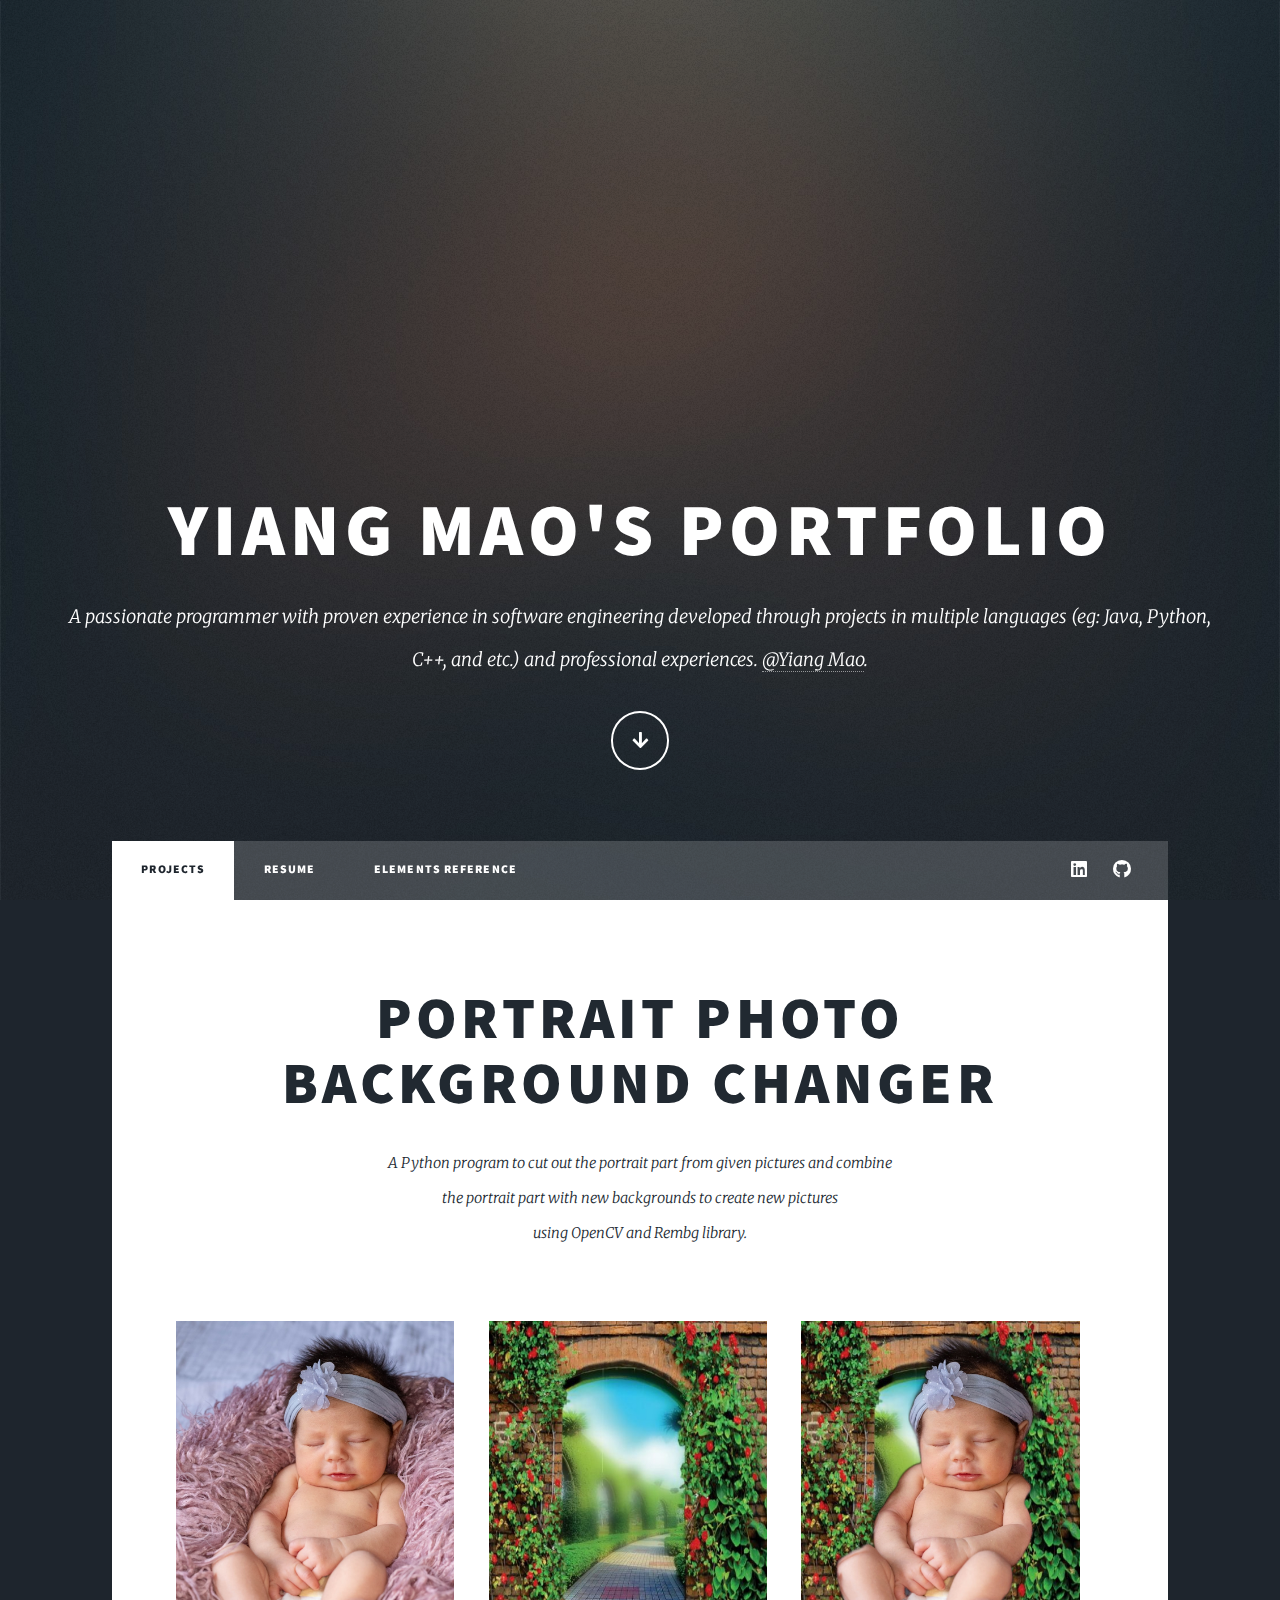
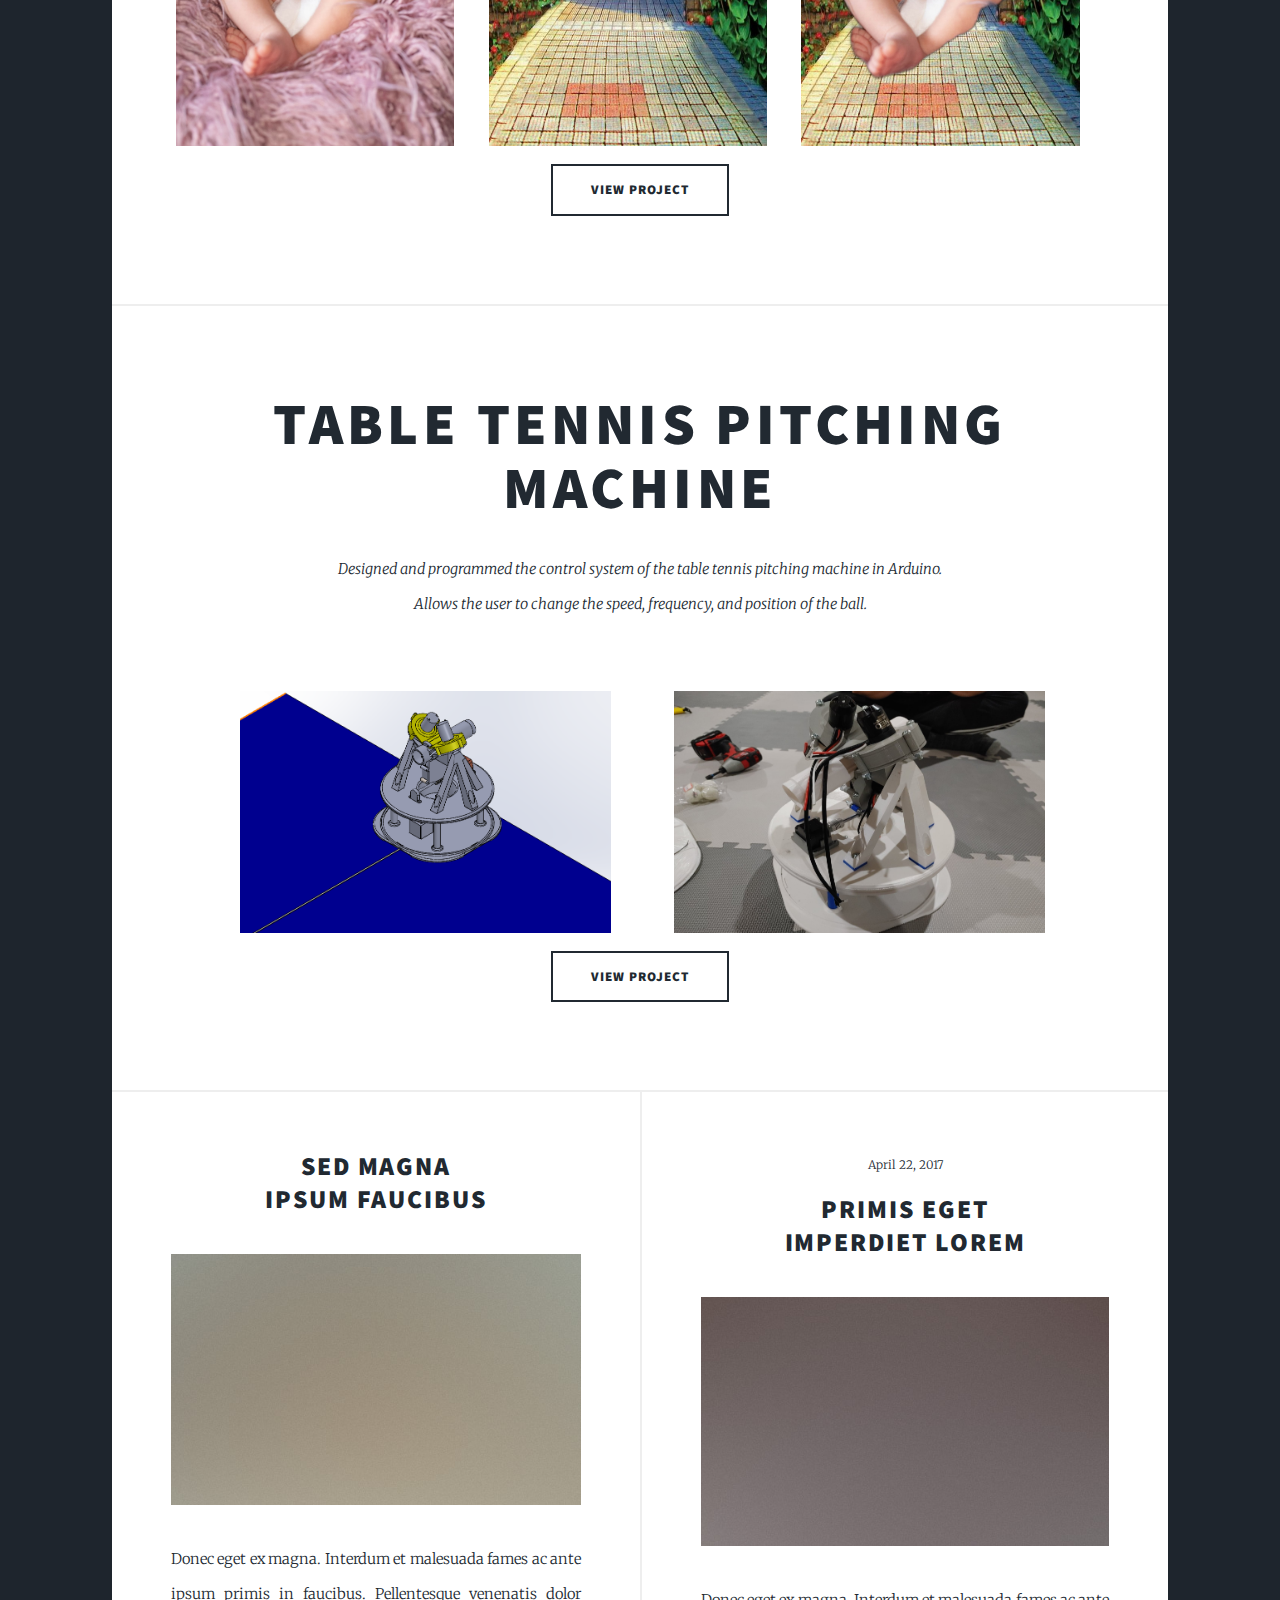
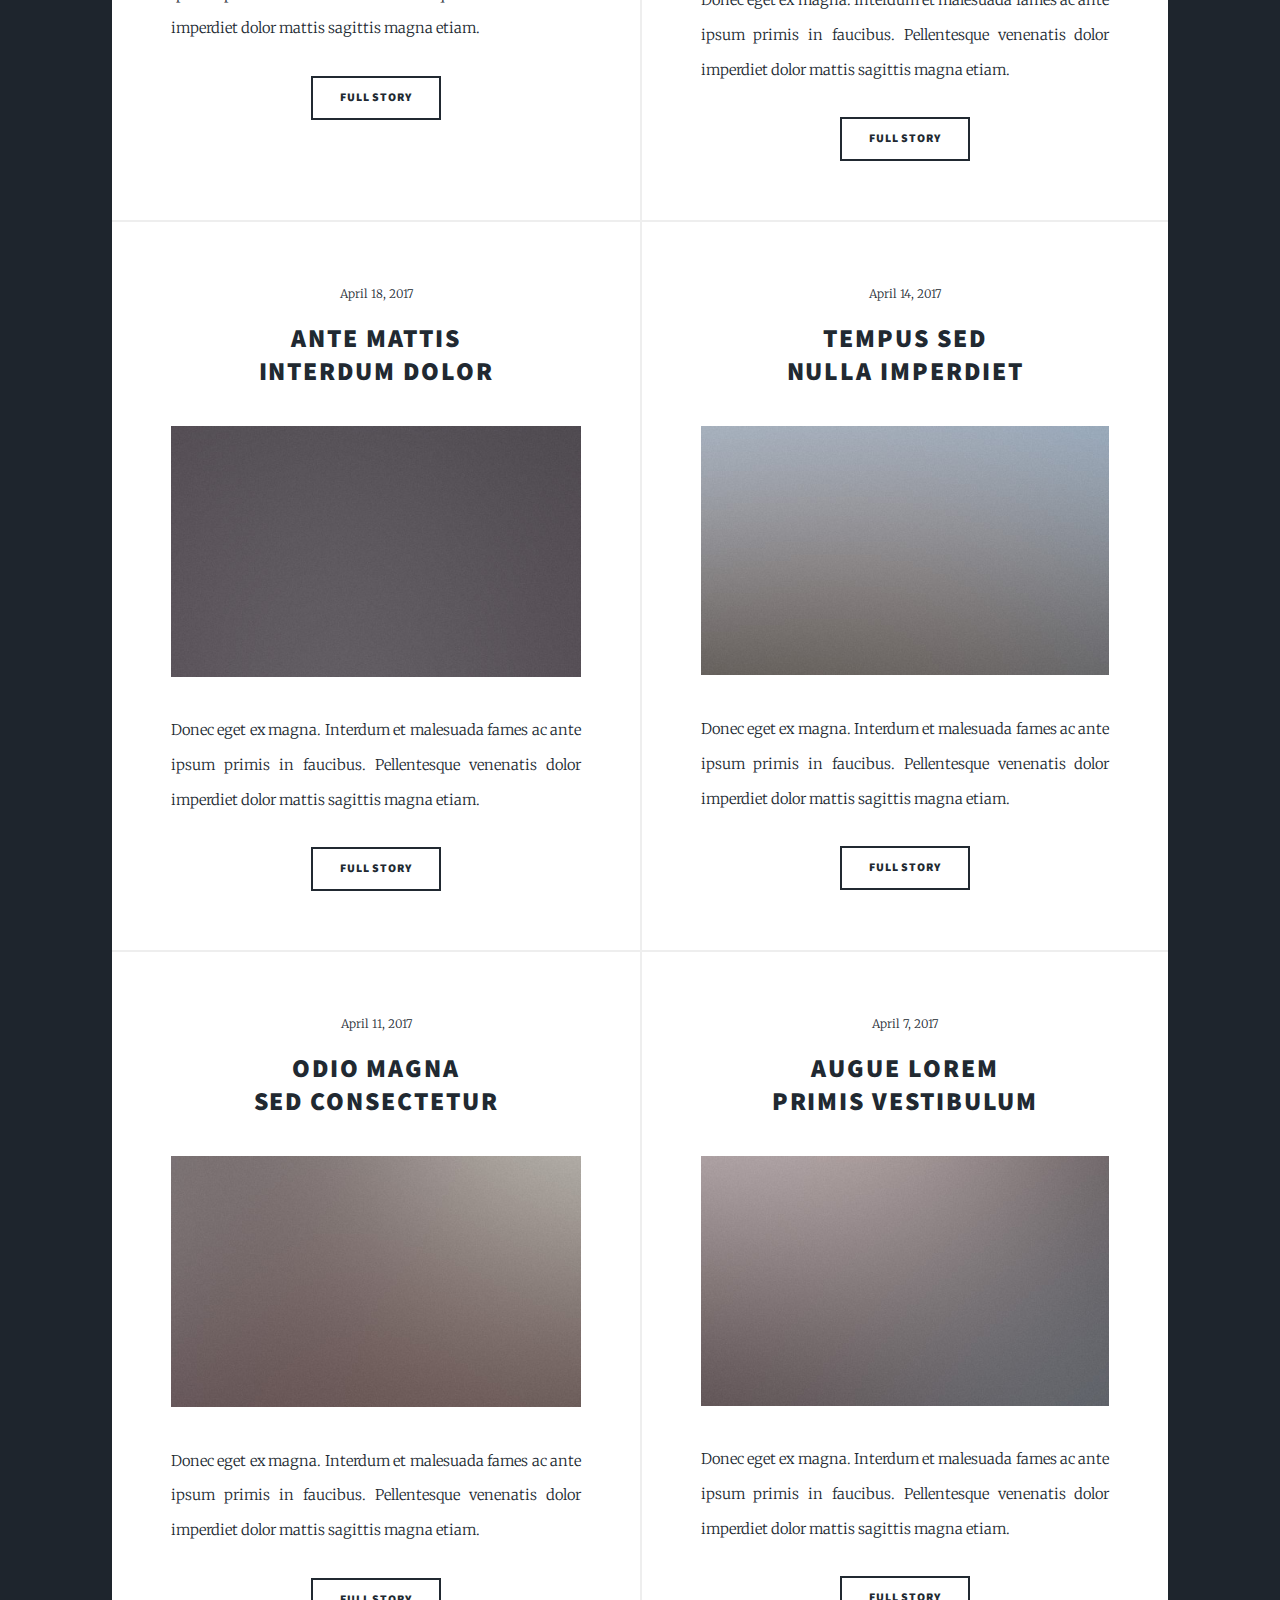
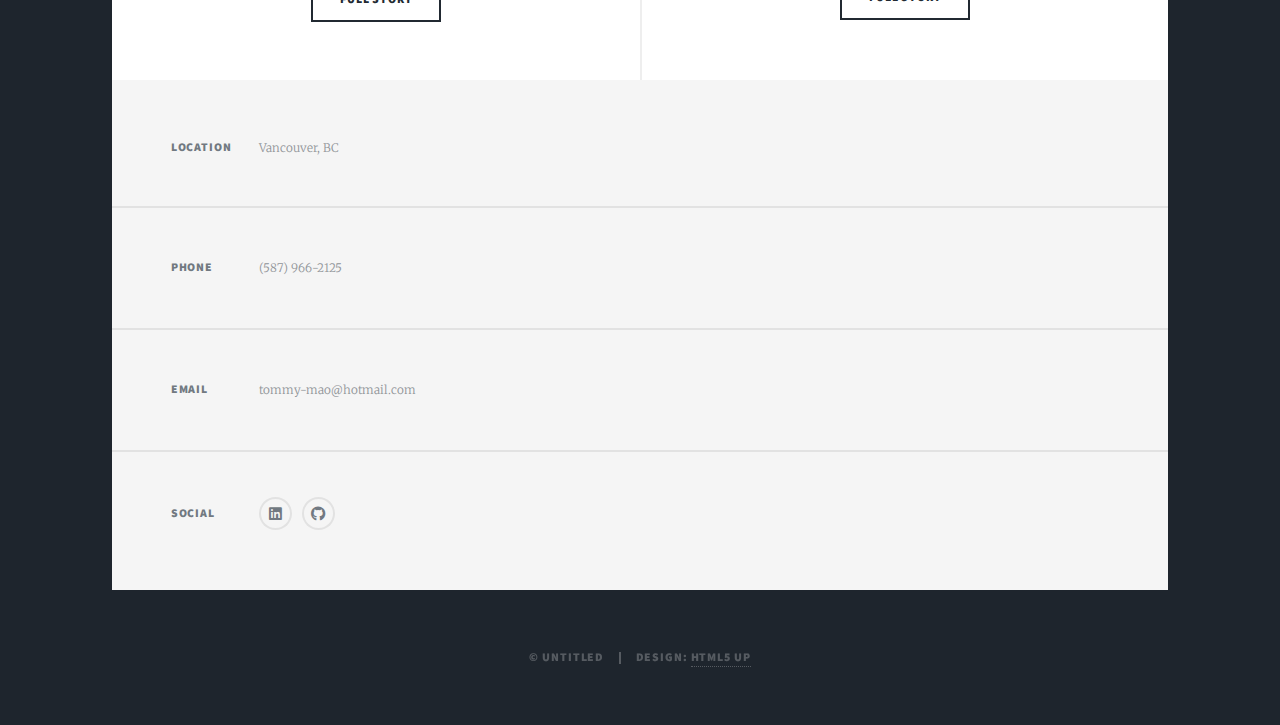
==== index.html @ 584012ce "Add files via upload" ====
<!DOCTYPE HTML>
<!--
	Massively by HTML5 UP
	html5up.net | @ajlkn
	Free for personal and commercial use under the CCA 3.0 license (html5up.net/license)
-->
<html>
	<head>
		<title>Yiang Mao's Portfolio</title>
		<meta charset="utf-8" />
		<meta name="viewport" content="width=device-width, initial-scale=1, user-scalable=no" />
		<link rel="stylesheet" href="assets/css/main.css" />
		<noscript><link rel="stylesheet" href="assets/css/noscript.css" /></noscript>
	</head>
	<body class="is-preload">

		<!-- Wrapper -->
			<div id="wrapper" class="fade-in">

				<!-- Intro -->
					<div id="intro">
						<h1>Yiang Mao's Portfolio</h1>
						<p>A passionate programmer with proven experience in software engineering developed through projects in multiple languages (eg: Java, Python, C++, and etc.) and professional experiences. 
							<a href="https://www.linkedin.com/in/yiang-mao-790b39203/">@Yiang Mao</a>.</p>
						<ul class="actions">
							<li><a href="#header" class="button icon solid solo fa-arrow-down scrolly">Continue</a></li>
						</ul>
					</div>

				<!-- Header -->
					<header id="header">
						<a href="index.html" class="logo">Yiang Mao</a>
					</header>

				<!-- Nav -->
					<nav id="nav">
						<ul class="links">
							<li class="active"><a href="index.html">Projects</a></li>
							<li><a href="generic.html">Resume</a></li>
							<li><a href="elements.html">Elements Reference</a></li>
						</ul>
						<ul class="icons">
							<li><a href="https://www.linkedin.com/in/yiang-mao-790b39203/" class="icon brands fa-linkedin"><span class="label">GitHub</span></a></li>
							<li><a href="https://github.com/yiangMao" class="icon brands fa-github"><span class="label">GitHub</span></a></li>
						</ul>
					</nav>

				<!-- Main -->
					<div id="main">

						<!-- Featured Post Project 1 -->
							<article class="post featured">
								<header class="major">
									
									<h2><a href="https://github.com/yiangMao/Background-Changer">Portrait Photo Background Changer<br />
									</a></h2>
									<p>A Python program to cut out the portrait part from given pictures and combine <br />
										the portrait part with new backgrounds to create new pictures <br />
										using OpenCV and Rembg library.<br />
									</p>
								</header>
								<div class="container">
									<a class="image left"><img src="images/babypic.png" alt="The original Picture" title="Original pic" /></a>
									<a class="image left"><img src="images/backgroundpic.jpg" alt="The new Background Picture" title="New background" /></a>
									<a class="image left"><img src="images/overlayResult.jpg" alt="The new picture" title="New pic"/></a>
								</div>
								<ul class="actions special">
									<li><a href="https://github.com/yiangMao/Background-Changer" class="button large">View Project</a></li>
								</ul>
							</article>

						<!-- Featured Post Project 2 -->
							<article class="post featured">
								<header class="major">
									
									<h2><a href="https://github.com/yiangMao/Table-Tennis-Pitching-Machine">Table Tennis Pitching Machine<br />
									</a></h2>
									<p>Designed and programmed the control system of the table tennis pitching machine in Arduino.<br />
										Allows the user to change the speed, frequency, and position of the ball.<br />
									</p>
								</header>
								<div class="container">
									<a class="image left"><img src="images/pingpong1.png" alt="The 3D model" title="3D model" /></a>
									<a class="image right"><img src="images/pingpong2.png" alt="The prototype" title="Prototype" /></a>
								</div>
								<ul class="actions special">
									<li><a href="https://github.com/yiangMao/Table-Tennis-Pitching-Machine" class="button large">View Project</a></li>
								</ul>
							</article>
						<!-- Posts -->
							<section class="posts">
								<article>
									<header>
										<h2><a href="#">Sed magna<br />
										ipsum faucibus</a></h2>
									</header>
									<a href="#" class="image fit"><img src="images/pic02.jpg" alt="" /></a>
									<p>Donec eget ex magna. Interdum et malesuada fames ac ante ipsum primis in faucibus. Pellentesque venenatis dolor imperdiet dolor mattis sagittis magna etiam.</p>
									<ul class="actions special">
										<li><a href="#" class="button">Full Story</a></li>
									</ul>
								</article>
								<article>
									<header>
										<span class="date">April 22, 2017</span>
										<h2><a href="#">Primis eget<br />
										imperdiet lorem</a></h2>
									</header>
									<a href="#" class="image fit"><img src="images/pic03.jpg" alt="" /></a>
									<p>Donec eget ex magna. Interdum et malesuada fames ac ante ipsum primis in faucibus. Pellentesque venenatis dolor imperdiet dolor mattis sagittis magna etiam.</p>
									<ul class="actions special">
										<li><a href="#" class="button">Full Story</a></li>
									</ul>
								</article>
								<article>
									<header>
										<span class="date">April 18, 2017</span>
										<h2><a href="#">Ante mattis<br />
										interdum dolor</a></h2>
									</header>
									<a href="#" class="image fit"><img src="images/pic04.jpg" alt="" /></a>
									<p>Donec eget ex magna. Interdum et malesuada fames ac ante ipsum primis in faucibus. Pellentesque venenatis dolor imperdiet dolor mattis sagittis magna etiam.</p>
									<ul class="actions special">
										<li><a href="#" class="button">Full Story</a></li>
									</ul>
								</article>
								<article>
									<header>
										<span class="date">April 14, 2017</span>
										<h2><a href="#">Tempus sed<br />
										nulla imperdiet</a></h2>
									</header>
									<a href="#" class="image fit"><img src="images/pic05.jpg" alt="" /></a>
									<p>Donec eget ex magna. Interdum et malesuada fames ac ante ipsum primis in faucibus. Pellentesque venenatis dolor imperdiet dolor mattis sagittis magna etiam.</p>
									<ul class="actions special">
										<li><a href="#" class="button">Full Story</a></li>
									</ul>
								</article>
								<article>
									<header>
										<span class="date">April 11, 2017</span>
										<h2><a href="#">Odio magna<br />
										sed consectetur</a></h2>
									</header>
									<a href="#" class="image fit"><img src="images/pic06.jpg" alt="" /></a>
									<p>Donec eget ex magna. Interdum et malesuada fames ac ante ipsum primis in faucibus. Pellentesque venenatis dolor imperdiet dolor mattis sagittis magna etiam.</p>
									<ul class="actions special">
										<li><a href="#" class="button">Full Story</a></li>
									</ul>
								</article>
								<article>
									<header>
										<span class="date">April 7, 2017</span>
										<h2><a href="#">Augue lorem<br />
										primis vestibulum</a></h2>
									</header>
									<a href="#" class="image fit"><img src="images/pic07.jpg" alt="" /></a>
									<p>Donec eget ex magna. Interdum et malesuada fames ac ante ipsum primis in faucibus. Pellentesque venenatis dolor imperdiet dolor mattis sagittis magna etiam.</p>
									<ul class="actions special">
										<li><a href="#" class="button">Full Story</a></li>
									</ul>
								</article>
							</section>

						<!-- Footer -->
							<!-- <footer>
								<div class="pagination"> -->
									<!--<a href="#" class="previous">Prev</a>-->
									<!-- <a href="#" class="page active">1</a>
									<a href="#" class="page">2</a>
									<a href="#" class="page">3</a>
									<span class="extra">&hellip;</span>
									<a href="#" class="page">8</a>
									<a href="#" class="page">9</a>
									<a href="#" class="page">10</a>
									<a href="#" class="next">Next</a>
								</div>
							</footer> -->

					</div>

				<!-- Footer -->
					<footer id="footer">
						<!-- <section>
							<form method="post" action="#">
								<div class="fields">
									<div class="field">
										<label for="name">Name</label>
										<input type="text" name="name" id="name" />
									</div>
									<div class="field">
										<label for="email">Email</label>
										<input type="text" name="email" id="email" />
									</div>
									<div class="field">
										<label for="message">Message</label>
										<textarea name="message" id="message" rows="3"></textarea>
									</div>
								</div>
								<ul class="actions">
									<li><input type="submit" value="Send Message" /></li>
								</ul>
							</form>
						</section> -->
						<section class="split contact">
							<section class="alt">
								<h3>Location</h3>
								<p>Vancouver, BC</p>
							</section>
							<section>
								<h3>Phone</h3>
								<p>(587) 966-2125</p>
							</section>
							<section>
								<h3>Email</h3>
								<p>tommy-mao@hotmail.com</p>
							</section>
							<section>
								<h3>Social</h3>
								<ul class="icons alt">
									<li><a href="https://www.linkedin.com/in/yiang-mao-790b39203/" class="icon brands alt fa-linkedin"><span class="label">GitHub</span></a></li>
									<li><a href="https://github.com/yiangMao" class="icon brands alt fa-github"><span class="label">GitHub</span></a></li>
								</ul>
							</section>
						</section>
					</footer>

				<!-- Copyright -->
					<div id="copyright">
						<ul><li>&copy; Untitled</li><li>Design: <a href="https://html5up.net">HTML5 UP</a></li></ul>
					</div>

			</div>

		<!-- Scripts -->
			<script src="assets/js/jquery.min.js"></script>
			<script src="assets/js/jquery.scrollex.min.js"></script>
			<script src="assets/js/jquery.scrolly.min.js"></script>
			<script src="assets/js/browser.min.js"></script>
			<script src="assets/js/breakpoints.min.js"></script>
			<script src="assets/js/util.js"></script>
			<script src="assets/js/main.js"></script>

	</body>
</html>
---- assets/css/main.css ----
@import url(fontawesome-all.min.css);
@import url("https://fonts.googleapis.com/css?family=Merriweather:300,700,300italic,700italic|Source+Sans+Pro:900");

/*
	Massively by HTML5 UP
	html5up.net | @ajlkn
	Free for personal and commercial use under the CCA 3.0 license (html5up.net/license)
*/

html, body, div, span, applet, object,
iframe, h1, h2, h3, h4, h5, h6, p, blockquote,
pre, a, abbr, acronym, address, big, cite,
code, del, dfn, em, img, ins, kbd, q, s, samp,
small, strike, strong, sub, sup, tt, var, b,
u, i, center, dl, dt, dd, ol, ul, li, fieldset,
form, label, legend, table, caption, tbody,
tfoot, thead, tr, th, td, article, aside,
canvas, details, embed, figure, figcaption,
footer, header, hgroup, menu, nav, output, ruby,
section, summary, time, mark, audio, video {
	margin: 0;
	padding: 0;
	border: 0;
	font-size: 100%;
	font: inherit;
	vertical-align: baseline;}

article, aside, details, figcaption, figure,
footer, header, hgroup, menu, nav, section {
	display: block;}

body {
	line-height: 1;
}

ol, ul {
	list-style: none;
}

blockquote, q {
	quotes: none;
}

	blockquote:before, blockquote:after, q:before, q:after {
		content: '';
		content: none;
	}

table {
	border-collapse: collapse;
	border-spacing: 0;
}

body {
	-webkit-text-size-adjust: none;
}

mark {
	background-color: transparent;
	color: inherit;
}

input::-moz-focus-inner {
	border: 0;
	padding: 0;
}

input, select, textarea {
	-moz-appearance: none;
	-webkit-appearance: none;
	-ms-appearance: none;
	appearance: none;
}

/* Basic */

	@-ms-viewport {
		width: device-width;
	}

	body {
		-ms-overflow-style: scrollbar;
	}

	@media screen and (max-width: 480px) {

		html, body {
			min-width: 320px;
		}

	}

	html {
		box-sizing: border-box;
	}

	*, *:before, *:after {
		box-sizing: inherit;
	}

	body {
		background-color: #1e252d;
	}

		body.is-preload *, body.is-preload *:before, body.is-preload *:after {
			-moz-animation: none !important;
			-webkit-animation: none !important;
			-ms-animation: none !important;
			animation: none !important;
			-moz-transition: none !important;
			-webkit-transition: none !important;
			-ms-transition: none !important;
			transition: none !important;
		}

/* Type */

	html {
		font-size: 16pt;
	}

		@media screen and (max-width: 1680px) {

			html {
				font-size: 12pt;
			}

		}

		@media screen and (max-width: 1280px) {

			html {
				font-size: 11pt;
			}

		}

		@media screen and (max-width: 360px) {

			html {
				font-size: 10pt;
			}

		}

	body {
		color: #212931;
	}

	body, input, select, textarea {
		font-family: "Merriweather", Georgia, serif;
		font-weight: 300;
		font-size: 1rem;
		line-height: 2.375;
	}

	a {
		-moz-transition: color 0.2s ease-in-out, background-color 0.2s ease-in-out, border-color 0.2s ease-in-out, box-shadow 0.2s ease-in-out;
		-webkit-transition: color 0.2s ease-in-out, background-color 0.2s ease-in-out, border-color 0.2s ease-in-out, box-shadow 0.2s ease-in-out;
		-ms-transition: color 0.2s ease-in-out, background-color 0.2s ease-in-out, border-color 0.2s ease-in-out, box-shadow 0.2s ease-in-out;
		transition: color 0.2s ease-in-out, background-color 0.2s ease-in-out, border-color 0.2s ease-in-out, box-shadow 0.2s ease-in-out;
		border-bottom: dotted 1px;
		text-decoration: none;
	}

		a:hover {
			border-bottom-color: transparent;
		}

	strong, b {
		font-weight: 600;
	}

	em, i {
		font-style: italic;
	}

	p {
		text-align: justify;
		margin: 0 0 2rem 0;
	}

	h1, h2, h3, h4, h5, h6 {
		font-family: "Source Sans Pro", Helvetica, sans-serif;
		font-weight: 900;
		line-height: 1.5;
		letter-spacing: 0.075em;
		text-transform: uppercase;
		margin: 0 0 1rem 0;
	}

		h1 a, h2 a, h3 a, h4 a, h5 a, h6 a {
			border-bottom: 0;
			color: inherit;
			text-decoration: none;
		}

	h1 {
		font-size: 4rem;
		line-height: 1.1;
		margin: 0 0 2rem 0;
	}

	h2 {
		font-size: 1.75rem;
		line-height: 1.3;
		margin: 0 0 1.5rem 0;
	}

	h3 {
		font-size: 1.25rem;
		margin: 0 0 1.5rem 0;
	}

	h4 {
		font-size: 1rem;
	}

	h5 {
		font-size: 0.9rem;
	}

	h6 {
		font-size: 0.8rem;
	}

	sub {
		font-size: 0.8rem;
		position: relative;
		top: 0.5rem;
	}

	sup {
		font-size: 0.8rem;
		position: relative;
		top: -0.5rem;
	}

	blockquote {
		border-left: solid 4px;
		font-style: italic;
		margin: 0 0 2rem 0;
		padding: 0.5rem 0 0.5rem 2rem;
	}

	code {
		border: solid 2px;
		font-family: "Courier New", monospace;
		font-size: 0.9rem;
		margin: 0 0.25rem;
		padding: 0.25rem 0.65rem;
	}

	pre {
		-webkit-overflow-scrolling: touch;
		font-family: "Courier New", monospace;
		font-size: 0.9rem;
		margin: 0 0 2rem 0;
	}

		pre code {
			display: block;
			line-height: 1.75;
			padding: 1rem 1.5rem;
			overflow-x: auto;
		}

	hr {
		border: 0;
		border-bottom: solid 2px;
		margin: 3rem 0;
	}

		hr.major {
			margin: 5rem 0;
		}

	.align-left {
		text-align: left;
	}

	.align-center {
		text-align: center;
	}

	.align-right {
		text-align: right;
	}

	input, select, textarea {
		color: #212931;
	}

	a {
		color: #212931;
		border-bottom-color: rgba(33, 41, 49, 0.5);
	}

		a:hover {
			border-bottom-color: transparent;
			color: #18bfef !important;
		}

	strong, b {
		color: #212931;
	}

	h1, h2, h3, h4, h5, h6 {
		color: #212931;
	}

	blockquote {
		border-left-color: #eeeeee;
	}

	code {
		background: rgba(220, 220, 220, 0.25);
		border-color: #eeeeee;
	}

	hr {
		border-bottom-color: #eeeeee;
	}

/* Row */

	.row {
		display: flex;
		flex-wrap: wrap;
		box-sizing: border-box;
		align-items: stretch;
	}

		.row > * {
			box-sizing: border-box;
		}

		.row.gtr-uniform > * > :last-child {
			margin-bottom: 0;
		}

		.row.aln-left {
			justify-content: flex-start;
		}

		.row.aln-center {
			justify-content: center;
		}

		.row.aln-right {
			justify-content: flex-end;
		}

		.row.aln-top {
			align-items: flex-start;
		}

		.row.aln-middle {
			align-items: center;
		}

		.row.aln-bottom {
			align-items: flex-end;
		}

		.row > .imp {
			order: -1;
		}

		.row > .col-1 {
			width: 8.33333%;
		}

		.row > .off-1 {
			margin-left: 8.33333%;
		}

		.row > .col-2 {
			width: 16.66667%;
		}

		.row > .off-2 {
			margin-left: 16.66667%;
		}

		.row > .col-3 {
			width: 25%;
		}

		.row > .off-3 {
			margin-left: 25%;
		}

		.row > .col-4 {
			width: 33.33333%;
		}

		.row > .off-4 {
			margin-left: 33.33333%;
		}

		.row > .col-5 {
			width: 41.66667%;
		}

		.row > .off-5 {
			margin-left: 41.66667%;
		}

		.row > .col-6 {
			width: 50%;
		}

		.row > .off-6 {
			margin-left: 50%;
		}

		.row > .col-7 {
			width: 58.33333%;
		}

		.row > .off-7 {
			margin-left: 58.33333%;
		}

		.row > .col-8 {
			width: 66.66667%;
		}

		.row > .off-8 {
			margin-left: 66.66667%;
		}

		.row > .col-9 {
			width: 75%;
		}

		.row > .off-9 {
			margin-left: 75%;
		}

		.row > .col-10 {
			width: 83.33333%;
		}

		.row > .off-10 {
			margin-left: 83.33333%;
		}

		.row > .col-11 {
			width: 91.66667%;
		}

		.row > .off-11 {
			margin-left: 91.66667%;
		}

		.row > .col-12 {
			width: 100%;
		}

		.row > .off-12 {
			margin-left: 100%;
		}

		.row.gtr-0 {
			margin-top: 0;
			margin-left: 0rem;
		}

			.row.gtr-0 > * {
				padding: 0 0 0 0rem;
			}

			.row.gtr-0.gtr-uniform {
				margin-top: 0rem;
			}

				.row.gtr-0.gtr-uniform > * {
					padding-top: 0rem;
				}

		.row.gtr-25 {
			margin-top: 0;
			margin-left: -0.375rem;
		}

			.row.gtr-25 > * {
				padding: 0 0 0 0.375rem;
			}

			.row.gtr-25.gtr-uniform {
				margin-top: -0.375rem;
			}

				.row.gtr-25.gtr-uniform > * {
					padding-top: 0.375rem;
				}

		.row.gtr-50 {
			margin-top: 0;
			margin-left: -0.75rem;
		}

			.row.gtr-50 > * {
				padding: 0 0 0 0.75rem;
			}

			.row.gtr-50.gtr-uniform {
				margin-top: -0.75rem;
			}

				.row.gtr-50.gtr-uniform > * {
					padding-top: 0.75rem;
				}

		.row {
			margin-top: 0;
			margin-left: -1.5rem;
		}

			.row > * {
				padding: 0 0 0 1.5rem;
			}

			.row.gtr-uniform {
				margin-top: -1.5rem;
			}

				.row.gtr-uniform > * {
					padding-top: 1.5rem;
				}

		.row.gtr-150 {
			margin-top: 0;
			margin-left: -2.25rem;
		}

			.row.gtr-150 > * {
				padding: 0 0 0 2.25rem;
			}

			.row.gtr-150.gtr-uniform {
				margin-top: -2.25rem;
			}

				.row.gtr-150.gtr-uniform > * {
					padding-top: 2.25rem;
				}

		.row.gtr-200 {
			margin-top: 0;
			margin-left: -3rem;
		}

			.row.gtr-200 > * {
				padding: 0 0 0 3rem;
			}

			.row.gtr-200.gtr-uniform {
				margin-top: -3rem;
			}

				.row.gtr-200.gtr-uniform > * {
					padding-top: 3rem;
				}

		@media screen and (max-width: 1680px) {

			.row {
				display: flex;
				flex-wrap: wrap;
				box-sizing: border-box;
				align-items: stretch;
			}

				.row > * {
					box-sizing: border-box;
				}

				.row.gtr-uniform > * > :last-child {
					margin-bottom: 0;
				}

				.row.aln-left {
					justify-content: flex-start;
				}

				.row.aln-center {
					justify-content: center;
				}

				.row.aln-right {
					justify-content: flex-end;
				}

				.row.aln-top {
					align-items: flex-start;
				}

				.row.aln-middle {
					align-items: center;
				}

				.row.aln-bottom {
					align-items: flex-end;
				}

				.row > .imp-xlarge {
					order: -1;
				}

				.row > .col-1-xlarge {
					width: 8.33333%;
				}

				.row > .off-1-xlarge {
					margin-left: 8.33333%;
				}

				.row > .col-2-xlarge {
					width: 16.66667%;
				}

				.row > .off-2-xlarge {
					margin-left: 16.66667%;
				}

				.row > .col-3-xlarge {
					width: 25%;
				}

				.row > .off-3-xlarge {
					margin-left: 25%;
				}

				.row > .col-4-xlarge {
					width: 33.33333%;
				}

				.row > .off-4-xlarge {
					margin-left: 33.33333%;
				}

				.row > .col-5-xlarge {
					width: 41.66667%;
				}

				.row > .off-5-xlarge {
					margin-left: 41.66667%;
				}

				.row > .col-6-xlarge {
					width: 50%;
				}

				.row > .off-6-xlarge {
					margin-left: 50%;
				}

				.row > .col-7-xlarge {
					width: 58.33333%;
				}

				.row > .off-7-xlarge {
					margin-left: 58.33333%;
				}

				.row > .col-8-xlarge {
					width: 66.66667%;
				}

				.row > .off-8-xlarge {
					margin-left: 66.66667%;
				}

				.row > .col-9-xlarge {
					width: 75%;
				}

				.row > .off-9-xlarge {
					margin-left: 75%;
				}

				.row > .col-10-xlarge {
					width: 83.33333%;
				}

				.row > .off-10-xlarge {
					margin-left: 83.33333%;
				}

				.row > .col-11-xlarge {
					width: 91.66667%;
				}

				.row > .off-11-xlarge {
					margin-left: 91.66667%;
				}

				.row > .col-12-xlarge {
					width: 100%;
				}

				.row > .off-12-xlarge {
					margin-left: 100%;
				}

				.row.gtr-0 {
					margin-top: 0;
					margin-left: 0rem;
				}

					.row.gtr-0 > * {
						padding: 0 0 0 0rem;
					}

					.row.gtr-0.gtr-uniform {
						margin-top: 0rem;
					}

						.row.gtr-0.gtr-uniform > * {
							padding-top: 0rem;
						}

				.row.gtr-25 {
					margin-top: 0;
					margin-left: -0.375rem;
				}

					.row.gtr-25 > * {
						padding: 0 0 0 0.375rem;
					}

					.row.gtr-25.gtr-uniform {
						margin-top: -0.375rem;
					}

						.row.gtr-25.gtr-uniform > * {
							padding-top: 0.375rem;
						}

				.row.gtr-50 {
					margin-top: 0;
					margin-left: -0.75rem;
				}

					.row.gtr-50 > * {
						padding: 0 0 0 0.75rem;
					}

					.row.gtr-50.gtr-uniform {
						margin-top: -0.75rem;
					}

						.row.gtr-50.gtr-uniform > * {
							padding-top: 0.75rem;
						}

				.row {
					margin-top: 0;
					margin-left: -1.5rem;
				}

					.row > * {
						padding: 0 0 0 1.5rem;
					}

					.row.gtr-uniform {
						margin-top: -1.5rem;
					}

						.row.gtr-uniform > * {
							padding-top: 1.5rem;
						}

				.row.gtr-150 {
					margin-top: 0;
					margin-left: -2.25rem;
				}

					.row.gtr-150 > * {
						padding: 0 0 0 2.25rem;
					}

					.row.gtr-150.gtr-uniform {
						margin-top: -2.25rem;
					}

						.row.gtr-150.gtr-uniform > * {
							padding-top: 2.25rem;
						}

				.row.gtr-200 {
					margin-top: 0;
					margin-left: -3rem;
				}

					.row.gtr-200 > * {
						padding: 0 0 0 3rem;
					}

					.row.gtr-200.gtr-uniform {
						margin-top: -3rem;
					}

						.row.gtr-200.gtr-uniform > * {
							padding-top: 3rem;
						}

		}

		@media screen and (max-width: 1280px) {

			.row {
				display: flex;
				flex-wrap: wrap;
				box-sizing: border-box;
				align-items: stretch;
			}

				.row > * {
					box-sizing: border-box;
				}

				.row.gtr-uniform > * > :last-child {
					margin-bottom: 0;
				}

				.row.aln-left {
					justify-content: flex-start;
				}

				.row.aln-center {
					justify-content: center;
				}

				.row.aln-right {
					justify-content: flex-end;
				}

				.row.aln-top {
					align-items: flex-start;
				}

				.row.aln-middle {
					align-items: center;
				}

				.row.aln-bottom {
					align-items: flex-end;
				}

				.row > .imp-large {
					order: -1;
				}

				.row > .col-1-large {
					width: 8.33333%;
				}

				.row > .off-1-large {
					margin-left: 8.33333%;
				}

				.row > .col-2-large {
					width: 16.66667%;
				}

				.row > .off-2-large {
					margin-left: 16.66667%;
				}

				.row > .col-3-large {
					width: 25%;
				}

				.row > .off-3-large {
					margin-left: 25%;
				}

				.row > .col-4-large {
					width: 33.33333%;
				}

				.row > .off-4-large {
					margin-left: 33.33333%;
				}

				.row > .col-5-large {
					width: 41.66667%;
				}

				.row > .off-5-large {
					margin-left: 41.66667%;
				}

				.row > .col-6-large {
					width: 50%;
				}

				.row > .off-6-large {
					margin-left: 50%;
				}

				.row > .col-7-large {
					width: 58.33333%;
				}

				.row > .off-7-large {
					margin-left: 58.33333%;
				}

				.row > .col-8-large {
					width: 66.66667%;
				}

				.row > .off-8-large {
					margin-left: 66.66667%;
				}

				.row > .col-9-large {
					width: 75%;
				}

				.row > .off-9-large {
					margin-left: 75%;
				}

				.row > .col-10-large {
					width: 83.33333%;
				}

				.row > .off-10-large {
					margin-left: 83.33333%;
				}

				.row > .col-11-large {
					width: 91.66667%;
				}

				.row > .off-11-large {
					margin-left: 91.66667%;
				}

				.row > .col-12-large {
					width: 100%;
				}

				.row > .off-12-large {
					margin-left: 100%;
				}

				.row.gtr-0 {
					margin-top: 0;
					margin-left: 0rem;
				}

					.row.gtr-0 > * {
						padding: 0 0 0 0rem;
					}

					.row.gtr-0.gtr-uniform {
						margin-top: 0rem;
					}

						.row.gtr-0.gtr-uniform > * {
							padding-top: 0rem;
						}

				.row.gtr-25 {
					margin-top: 0;
					margin-left: -0.375rem;
				}

					.row.gtr-25 > * {
						padding: 0 0 0 0.375rem;
					}

					.row.gtr-25.gtr-uniform {
						margin-top: -0.375rem;
					}

						.row.gtr-25.gtr-uniform > * {
							padding-top: 0.375rem;
						}

				.row.gtr-50 {
					margin-top: 0;
					margin-left: -0.75rem;
				}

					.row.gtr-50 > * {
						padding: 0 0 0 0.75rem;
					}

					.row.gtr-50.gtr-uniform {
						margin-top: -0.75rem;
					}

						.row.gtr-50.gtr-uniform > * {
							padding-top: 0.75rem;
						}

				.row {
					margin-top: 0;
					margin-left: -1.5rem;
				}

					.row > * {
						padding: 0 0 0 1.5rem;
					}

					.row.gtr-uniform {
						margin-top: -1.5rem;
					}

						.row.gtr-uniform > * {
							padding-top: 1.5rem;
						}

				.row.gtr-150 {
					margin-top: 0;
					margin-left: -2.25rem;
				}

					.row.gtr-150 > * {
						padding: 0 0 0 2.25rem;
					}

					.row.gtr-150.gtr-uniform {
						margin-top: -2.25rem;
					}

						.row.gtr-150.gtr-uniform > * {
							padding-top: 2.25rem;
						}

				.row.gtr-200 {
					margin-top: 0;
					margin-left: -3rem;
				}

					.row.gtr-200 > * {
						padding: 0 0 0 3rem;
					}

					.row.gtr-200.gtr-uniform {
						margin-top: -3rem;
					}

						.row.gtr-200.gtr-uniform > * {
							padding-top: 3rem;
						}

		}

		@media screen and (max-width: 980px) {

			.row {
				display: flex;
				flex-wrap: wrap;
				box-sizing: border-box;
				align-items: stretch;
			}

				.row > * {
					box-sizing: border-box;
				}

				.row.gtr-uniform > * > :last-child {
					margin-bottom: 0;
				}

				.row.aln-left {
					justify-content: flex-start;
				}

				.row.aln-center {
					justify-content: center;
				}

				.row.aln-right {
					justify-content: flex-end;
				}

				.row.aln-top {
					align-items: flex-start;
				}

				.row.aln-middle {
					align-items: center;
				}

				.row.aln-bottom {
					align-items: flex-end;
				}

				.row > .imp-medium {
					order: -1;
				}

				.row > .col-1-medium {
					width: 8.33333%;
				}

				.row > .off-1-medium {
					margin-left: 8.33333%;
				}

				.row > .col-2-medium {
					width: 16.66667%;
				}

				.row > .off-2-medium {
					margin-left: 16.66667%;
				}

				.row > .col-3-medium {
					width: 25%;
				}

				.row > .off-3-medium {
					margin-left: 25%;
				}

				.row > .col-4-medium {
					width: 33.33333%;
				}

				.row > .off-4-medium {
					margin-left: 33.33333%;
				}

				.row > .col-5-medium {
					width: 41.66667%;
				}

				.row > .off-5-medium {
					margin-left: 41.66667%;
				}

				.row > .col-6-medium {
					width: 50%;
				}

				.row > .off-6-medium {
					margin-left: 50%;
				}

				.row > .col-7-medium {
					width: 58.33333%;
				}

				.row > .off-7-medium {
					margin-left: 58.33333%;
				}

				.row > .col-8-medium {
					width: 66.66667%;
				}

				.row > .off-8-medium {
					margin-left: 66.66667%;
				}

				.row > .col-9-medium {
					width: 75%;
				}

				.row > .off-9-medium {
					margin-left: 75%;
				}

				.row > .col-10-medium {
					width: 83.33333%;
				}

				.row > .off-10-medium {
					margin-left: 83.33333%;
				}

				.row > .col-11-medium {
					width: 91.66667%;
				}

				.row > .off-11-medium {
					margin-left: 91.66667%;
				}

				.row > .col-12-medium {
					width: 100%;
				}

				.row > .off-12-medium {
					margin-left: 100%;
				}

				.row.gtr-0 {
					margin-top: 0;
					margin-left: 0rem;
				}

					.row.gtr-0 > * {
						padding: 0 0 0 0rem;
					}

					.row.gtr-0.gtr-uniform {
						margin-top: 0rem;
					}

						.row.gtr-0.gtr-uniform > * {
							padding-top: 0rem;
						}

				.row.gtr-25 {
					margin-top: 0;
					margin-left: -0.375rem;
				}

					.row.gtr-25 > * {
						padding: 0 0 0 0.375rem;
					}

					.row.gtr-25.gtr-uniform {
						margin-top: -0.375rem;
					}

						.row.gtr-25.gtr-uniform > * {
							padding-top: 0.375rem;
						}

				.row.gtr-50 {
					margin-top: 0;
					margin-left: -0.75rem;
				}

					.row.gtr-50 > * {
						padding: 0 0 0 0.75rem;
					}

					.row.gtr-50.gtr-uniform {
						margin-top: -0.75rem;
					}

						.row.gtr-50.gtr-uniform > * {
							padding-top: 0.75rem;
						}

				.row {
					margin-top: 0;
					margin-left: -1.5rem;
				}

					.row > * {
						padding: 0 0 0 1.5rem;
					}

					.row.gtr-uniform {
						margin-top: -1.5rem;
					}

						.row.gtr-uniform > * {
							padding-top: 1.5rem;
						}

				.row.gtr-150 {
					margin-top: 0;
					margin-left: -2.25rem;
				}

					.row.gtr-150 > * {
						padding: 0 0 0 2.25rem;
					}

					.row.gtr-150.gtr-uniform {
						margin-top: -2.25rem;
					}

						.row.gtr-150.gtr-uniform > * {
							padding-top: 2.25rem;
						}

				.row.gtr-200 {
					margin-top: 0;
					margin-left: -3rem;
				}

					.row.gtr-200 > * {
						padding: 0 0 0 3rem;
					}

					.row.gtr-200.gtr-uniform {
						margin-top: -3rem;
					}

						.row.gtr-200.gtr-uniform > * {
							padding-top: 3rem;
						}

		}

		@media screen and (max-width: 736px) {

			.row {
				display: flex;
				flex-wrap: wrap;
				box-sizing: border-box;
				align-items: stretch;
			}

				.row > * {
					box-sizing: border-box;
				}

				.row.gtr-uniform > * > :last-child {
					margin-bottom: 0;
				}

				.row.aln-left {
					justify-content: flex-start;
				}

				.row.aln-center {
					justify-content: center;
				}

				.row.aln-right {
					justify-content: flex-end;
				}

				.row.aln-top {
					align-items: flex-start;
				}

				.row.aln-middle {
					align-items: center;
				}

				.row.aln-bottom {
					align-items: flex-end;
				}

				.row > .imp-small {
					order: -1;
				}

				.row > .col-1-small {
					width: 8.33333%;
				}

				.row > .off-1-small {
					margin-left: 8.33333%;
				}

				.row > .col-2-small {
					width: 16.66667%;
				}

				.row > .off-2-small {
					margin-left: 16.66667%;
				}

				.row > .col-3-small {
					width: 25%;
				}

				.row > .off-3-small {
					margin-left: 25%;
				}

				.row > .col-4-small {
					width: 33.33333%;
				}

				.row > .off-4-small {
					margin-left: 33.33333%;
				}

				.row > .col-5-small {
					width: 41.66667%;
				}

				.row > .off-5-small {
					margin-left: 41.66667%;
				}

				.row > .col-6-small {
					width: 50%;
				}

				.row > .off-6-small {
					margin-left: 50%;
				}

				.row > .col-7-small {
					width: 58.33333%;
				}

				.row > .off-7-small {
					margin-left: 58.33333%;
				}

				.row > .col-8-small {
					width: 66.66667%;
				}

				.row > .off-8-small {
					margin-left: 66.66667%;
				}

				.row > .col-9-small {
					width: 75%;
				}

				.row > .off-9-small {
					margin-left: 75%;
				}

				.row > .col-10-small {
					width: 83.33333%;
				}

				.row > .off-10-small {
					margin-left: 83.33333%;
				}

				.row > .col-11-small {
					width: 91.66667%;
				}

				.row > .off-11-small {
					margin-left: 91.66667%;
				}

				.row > .col-12-small {
					width: 100%;
				}

				.row > .off-12-small {
					margin-left: 100%;
				}

				.row.gtr-0 {
					margin-top: 0;
					margin-left: 0rem;
				}

					.row.gtr-0 > * {
						padding: 0 0 0 0rem;
					}

					.row.gtr-0.gtr-uniform {
						margin-top: 0rem;
					}

						.row.gtr-0.gtr-uniform > * {
							padding-top: 0rem;
						}

				.row.gtr-25 {
					margin-top: 0;
					margin-left: -0.375rem;
				}

					.row.gtr-25 > * {
						padding: 0 0 0 0.375rem;
					}

					.row.gtr-25.gtr-uniform {
						margin-top: -0.375rem;
					}

						.row.gtr-25.gtr-uniform > * {
							padding-top: 0.375rem;
						}

				.row.gtr-50 {
					margin-top: 0;
					margin-left: -0.75rem;
				}

					.row.gtr-50 > * {
						padding: 0 0 0 0.75rem;
					}

					.row.gtr-50.gtr-uniform {
						margin-top: -0.75rem;
					}

						.row.gtr-50.gtr-uniform > * {
							padding-top: 0.75rem;
						}

				.row {
					margin-top: 0;
					margin-left: -1.5rem;
				}

					.row > * {
						padding: 0 0 0 1.5rem;
					}

					.row.gtr-uniform {
						margin-top: -1.5rem;
					}

						.row.gtr-uniform > * {
							padding-top: 1.5rem;
						}

				.row.gtr-150 {
					margin-top: 0;
					margin-left: -2.25rem;
				}

					.row.gtr-150 > * {
						padding: 0 0 0 2.25rem;
					}

					.row.gtr-150.gtr-uniform {
						margin-top: -2.25rem;
					}

						.row.gtr-150.gtr-uniform > * {
							padding-top: 2.25rem;
						}

				.row.gtr-200 {
					margin-top: 0;
					margin-left: -3rem;
				}

					.row.gtr-200 > * {
						padding: 0 0 0 3rem;
					}

					.row.gtr-200.gtr-uniform {
						margin-top: -3rem;
					}

						.row.gtr-200.gtr-uniform > * {
							padding-top: 3rem;
						}

		}

		@media screen and (max-width: 480px) {

			.row {
				display: flex;
				flex-wrap: wrap;
				box-sizing: border-box;
				align-items: stretch;
			}

				.row > * {
					box-sizing: border-box;
				}

				.row.gtr-uniform > * > :last-child {
					margin-bottom: 0;
				}

				.row.aln-left {
					justify-content: flex-start;
				}

				.row.aln-center {
					justify-content: center;
				}

				.row.aln-right {
					justify-content: flex-end;
				}

				.row.aln-top {
					align-items: flex-start;
				}

				.row.aln-middle {
					align-items: center;
				}

				.row.aln-bottom {
					align-items: flex-end;
				}

				.row > .imp-xsmall {
					order: -1;
				}

				.row > .col-1-xsmall {
					width: 8.33333%;
				}

				.row > .off-1-xsmall {
					margin-left: 8.33333%;
				}

				.row > .col-2-xsmall {
					width: 16.66667%;
				}

				.row > .off-2-xsmall {
					margin-left: 16.66667%;
				}

				.row > .col-3-xsmall {
					width: 25%;
				}

				.row > .off-3-xsmall {
					margin-left: 25%;
				}

				.row > .col-4-xsmall {
					width: 33.33333%;
				}

				.row > .off-4-xsmall {
					margin-left: 33.33333%;
				}

				.row > .col-5-xsmall {
					width: 41.66667%;
				}

				.row > .off-5-xsmall {
					margin-left: 41.66667%;
				}

				.row > .col-6-xsmall {
					width: 50%;
				}

				.row > .off-6-xsmall {
					margin-left: 50%;
				}

				.row > .col-7-xsmall {
					width: 58.33333%;
				}

				.row > .off-7-xsmall {
					margin-left: 58.33333%;
				}

				.row > .col-8-xsmall {
					width: 66.66667%;
				}

				.row > .off-8-xsmall {
					margin-left: 66.66667%;
				}

				.row > .col-9-xsmall {
					width: 75%;
				}

				.row > .off-9-xsmall {
					margin-left: 75%;
				}

				.row > .col-10-xsmall {
					width: 83.33333%;
				}

				.row > .off-10-xsmall {
					margin-left: 83.33333%;
				}

				.row > .col-11-xsmall {
					width: 91.66667%;
				}

				.row > .off-11-xsmall {
					margin-left: 91.66667%;
				}

				.row > .col-12-xsmall {
					width: 100%;
				}

				.row > .off-12-xsmall {
					margin-left: 100%;
				}

				.row.gtr-0 {
					margin-top: 0;
					margin-left: 0rem;
				}

					.row.gtr-0 > * {
						padding: 0 0 0 0rem;
					}

					.row.gtr-0.gtr-uniform {
						margin-top: 0rem;
					}

						.row.gtr-0.gtr-uniform > * {
							padding-top: 0rem;
						}

				.row.gtr-25 {
					margin-top: 0;
					margin-left: -0.375rem;
				}

					.row.gtr-25 > * {
						padding: 0 0 0 0.375rem;
					}

					.row.gtr-25.gtr-uniform {
						margin-top: -0.375rem;
					}

						.row.gtr-25.gtr-uniform > * {
							padding-top: 0.375rem;
						}

				.row.gtr-50 {
					margin-top: 0;
					margin-left: -0.75rem;
				}

					.row.gtr-50 > * {
						padding: 0 0 0 0.75rem;
					}

					.row.gtr-50.gtr-uniform {
						margin-top: -0.75rem;
					}

						.row.gtr-50.gtr-uniform > * {
							padding-top: 0.75rem;
						}

				.row {
					margin-top: 0;
					margin-left: -1.5rem;
				}

					.row > * {
						padding: 0 0 0 1.5rem;
					}

					.row.gtr-uniform {
						margin-top: -1.5rem;
					}

						.row.gtr-uniform > * {
							padding-top: 1.5rem;
						}

				.row.gtr-150 {
					margin-top: 0;
					margin-left: -2.25rem;
				}

					.row.gtr-150 > * {
						padding: 0 0 0 2.25rem;
					}

					.row.gtr-150.gtr-uniform {
						margin-top: -2.25rem;
					}

						.row.gtr-150.gtr-uniform > * {
							padding-top: 2.25rem;
						}

				.row.gtr-200 {
					margin-top: 0;
					margin-left: -3rem;
				}

					.row.gtr-200 > * {
						padding: 0 0 0 3rem;
					}

					.row.gtr-200.gtr-uniform {
						margin-top: -3rem;
					}

						.row.gtr-200.gtr-uniform > * {
							padding-top: 3rem;
						}

		}

		@media screen and (max-width: 360px) {

			.row {
				display: flex;
				flex-wrap: wrap;
				box-sizing: border-box;
				align-items: stretch;
			}

				.row > * {
					box-sizing: border-box;
				}

				.row.gtr-uniform > * > :last-child {
					margin-bottom: 0;
				}

				.row.aln-left {
					justify-content: flex-start;
				}

				.row.aln-center {
					justify-content: center;
				}

				.row.aln-right {
					justify-content: flex-end;
				}

				.row.aln-top {
					align-items: flex-start;
				}

				.row.aln-middle {
					align-items: center;
				}

				.row.aln-bottom {
					align-items: flex-end;
				}

				.row > .imp-xxsmall {
					order: -1;
				}

				.row > .col-1-xxsmall {
					width: 8.33333%;
				}

				.row > .off-1-xxsmall {
					margin-left: 8.33333%;
				}

				.row > .col-2-xxsmall {
					width: 16.66667%;
				}

				.row > .off-2-xxsmall {
					margin-left: 16.66667%;
				}

				.row > .col-3-xxsmall {
					width: 25%;
				}

				.row > .off-3-xxsmall {
					margin-left: 25%;
				}

				.row > .col-4-xxsmall {
					width: 33.33333%;
				}

				.row > .off-4-xxsmall {
					margin-left: 33.33333%;
				}

				.row > .col-5-xxsmall {
					width: 41.66667%;
				}

				.row > .off-5-xxsmall {
					margin-left: 41.66667%;
				}

				.row > .col-6-xxsmall {
					width: 50%;
				}

				.row > .off-6-xxsmall {
					margin-left: 50%;
				}

				.row > .col-7-xxsmall {
					width: 58.33333%;
				}

				.row > .off-7-xxsmall {
					margin-left: 58.33333%;
				}

				.row > .col-8-xxsmall {
					width: 66.66667%;
				}

				.row > .off-8-xxsmall {
					margin-left: 66.66667%;
				}

				.row > .col-9-xxsmall {
					width: 75%;
				}

				.row > .off-9-xxsmall {
					margin-left: 75%;
				}

				.row > .col-10-xxsmall {
					width: 83.33333%;
				}

				.row > .off-10-xxsmall {
					margin-left: 83.33333%;
				}

				.row > .col-11-xxsmall {
					width: 91.66667%;
				}

				.row > .off-11-xxsmall {
					margin-left: 91.66667%;
				}

				.row > .col-12-xxsmall {
					width: 100%;
				}

				.row > .off-12-xxsmall {
					margin-left: 100%;
				}

				.row.gtr-0 {
					margin-top: 0;
					margin-left: 0rem;
				}

					.row.gtr-0 > * {
						padding: 0 0 0 0rem;
					}

					.row.gtr-0.gtr-uniform {
						margin-top: 0rem;
					}

						.row.gtr-0.gtr-uniform > * {
							padding-top: 0rem;
						}

				.row.gtr-25 {
					margin-top: 0;
					margin-left: -0.375rem;
				}

					.row.gtr-25 > * {
						padding: 0 0 0 0.375rem;
					}

					.row.gtr-25.gtr-uniform {
						margin-top: -0.375rem;
					}

						.row.gtr-25.gtr-uniform > * {
							padding-top: 0.375rem;
						}

				.row.gtr-50 {
					margin-top: 0;
					margin-left: -0.75rem;
				}

					.row.gtr-50 > * {
						padding: 0 0 0 0.75rem;
					}

					.row.gtr-50.gtr-uniform {
						margin-top: -0.75rem;
					}

						.row.gtr-50.gtr-uniform > * {
							padding-top: 0.75rem;
						}

				.row {
					margin-top: 0;
					margin-left: -1.5rem;
				}

					.row > * {
						padding: 0 0 0 1.5rem;
					}

					.row.gtr-uniform {
						margin-top: -1.5rem;
					}

						.row.gtr-uniform > * {
							padding-top: 1.5rem;
						}

				.row.gtr-150 {
					margin-top: 0;
					margin-left: -2.25rem;
				}

					.row.gtr-150 > * {
						padding: 0 0 0 2.25rem;
					}

					.row.gtr-150.gtr-uniform {
						margin-top: -2.25rem;
					}

						.row.gtr-150.gtr-uniform > * {
							padding-top: 2.25rem;
						}

				.row.gtr-200 {
					margin-top: 0;
					margin-left: -3rem;
				}

					.row.gtr-200 > * {
						padding: 0 0 0 3rem;
					}

					.row.gtr-200.gtr-uniform {
						margin-top: -3rem;
					}

						.row.gtr-200.gtr-uniform > * {
							padding-top: 3rem;
						}

		}

/* Box */

	.box {
		border: solid 2px;
		margin-bottom: 2rem;
		padding: 1.5rem;
	}

		.box > :last-child,
		.box > :last-child > :last-child,
		.box > :last-child > :last-child > :last-child {
			margin-bottom: 0;
		}

		.box.alt {
			border: 0;
			border-radius: 0;
			padding: 0;
		}

	.box {
		border-color: #eeeeee;
	}

/* Button */

	input[type="submit"],
	input[type="reset"],
	input[type="button"],
	button,
	.button {
		-moz-appearance: none;
		-webkit-appearance: none;
		-ms-appearance: none;
		appearance: none;
		-moz-transition: background-color 0.2s ease-in-out, box-shadow 0.2s ease-in-out, color 0.2s ease-in-out;
		-webkit-transition: background-color 0.2s ease-in-out, box-shadow 0.2s ease-in-out, color 0.2s ease-in-out;
		-ms-transition: background-color 0.2s ease-in-out, box-shadow 0.2s ease-in-out, color 0.2s ease-in-out;
		transition: background-color 0.2s ease-in-out, box-shadow 0.2s ease-in-out, color 0.2s ease-in-out;
		border: 0;
		border-radius: 0;
		cursor: pointer;
		display: inline-block;
		font-family: "Source Sans Pro", Helvetica, sans-serif;
		font-size: 0.8rem;
		font-weight: 900;
		letter-spacing: 0.075em;
		height: 3rem;
		line-height: 3rem;
		padding: 0 2rem;
		text-align: center;
		text-decoration: none;
		text-transform: uppercase;
		white-space: nowrap;
	}

		input[type="submit"].icon:before,
		input[type="reset"].icon:before,
		input[type="button"].icon:before,
		button.icon:before,
		.button.icon:before {
			margin-right: 0.5rem;
		}

		input[type="submit"].icon.solo,
		input[type="reset"].icon.solo,
		input[type="button"].icon.solo,
		button.icon.solo,
		.button.icon.solo {
			position: relative;
			width: 4rem;
			height: 4rem;
			line-height: 4rem;
			border-radius: 4rem;
			text-indent: 4rem;
			overflow: hidden;
			padding: 0;
			white-space: nowrap;
		}

			input[type="submit"].icon.solo:before,
			input[type="reset"].icon.solo:before,
			input[type="button"].icon.solo:before,
			button.icon.solo:before,
			.button.icon.solo:before {
				position: absolute;
				display: block;
				top: 0;
				left: 0;
				width: inherit;
				height: inherit;
				line-height: inherit;
				font-size: 1.25rem;
				margin-right: 0;
				text-align: center;
				text-indent: 0;
			}

		input[type="submit"].fit,
		input[type="reset"].fit,
		input[type="button"].fit,
		button.fit,
		.button.fit {
			width: 100%;
		}

		input[type="submit"].small,
		input[type="reset"].small,
		input[type="button"].small,
		button.small,
		.button.small {
			font-size: 0.7rem;
			height: 2.5rem;
			line-height: 2.5rem;
			padding: 0 1.5rem;
		}

		input[type="submit"].large,
		input[type="reset"].large,
		input[type="button"].large,
		button.large,
		.button.large {
			font-size: 0.9rem;
			height: 3.5rem;
			line-height: 3.5rem;
			padding: 0 2.75rem;
		}

		@media screen and (max-width: 980px) {

			input[type="submit"],
			input[type="reset"],
			input[type="button"],
			button,
			.button {
				font-size: 0.9rem;
				height: 3.25rem;
				line-height: 3.25rem;
			}

				input[type="submit"].large,
				input[type="reset"].large,
				input[type="button"].large,
				button.large,
				.button.large {
					font-size: 1rem;
					height: 3.75rem;
					line-height: 3.75rem;
				}

		}

		input[type="submit"].disabled, input[type="submit"]:disabled,
		input[type="reset"].disabled,
		input[type="reset"]:disabled,
		input[type="button"].disabled,
		input[type="button"]:disabled,
		button.disabled,
		button:disabled,
		.button.disabled,
		.button:disabled {
			pointer-events: none;
			opacity: 0.25;
		}

	input[type="submit"],
	input[type="reset"],
	input[type="button"],
	button,
	.button {
		background-color: transparent;
		box-shadow: inset 0 0 0 2px #212931;
		color: #212931 !important;
	}

		input[type="submit"]:hover,
		input[type="reset"]:hover,
		input[type="button"]:hover,
		button:hover,
		.button:hover {
			box-shadow: inset 0 0 0 2px #18bfef;
			color: #18bfef !important;
		}

		input[type="submit"].primary,
		input[type="reset"].primary,
		input[type="button"].primary,
		button.primary,
		.button.primary {
			background-color: #212931;
			box-shadow: none;
			color: #ffffff !important;
		}

			input[type="submit"].primary:hover,
			input[type="reset"].primary:hover,
			input[type="button"].primary:hover,
			button.primary:hover,
			.button.primary:hover {
				background-color: #18bfef;
			}

/* Form */

	form {
		margin: 0 0 2rem 0;
	}

		form > :last-child {
			margin-bottom: 0;
		}

		form > .fields {
			display: -moz-flex;
			display: -webkit-flex;
			display: -ms-flex;
			display: flex;
			-moz-flex-wrap: wrap;
			-webkit-flex-wrap: wrap;
			-ms-flex-wrap: wrap;
			flex-wrap: wrap;
			width: calc(100% + 3rem);
			margin: -1.5rem 0 2rem -1.5rem;
		}

			form > .fields > .field {
				-moz-flex-grow: 0;
				-webkit-flex-grow: 0;
				-ms-flex-grow: 0;
				flex-grow: 0;
				-moz-flex-shrink: 0;
				-webkit-flex-shrink: 0;
				-ms-flex-shrink: 0;
				flex-shrink: 0;
				padding: 1.5rem 0 0 1.5rem;
				width: calc(100% - 1.5rem);
			}

				form > .fields > .field.half {
					width: calc(50% - 0.75rem);
				}

				form > .fields > .field.third {
					width: calc(100%/3 - 0.5rem);
				}

				form > .fields > .field.quarter {
					width: calc(25% - 0.375rem);
				}

		@media screen and (max-width: 480px) {

			form > .fields {
				width: calc(100% + 3rem);
				margin: -1.5rem 0 2rem -1.5rem;
			}

				form > .fields > .field {
					padding: 1.5rem 0 0 1.5rem;
					width: calc(100% - 1.5rem);
				}

					form > .fields > .field.half {
						width: calc(100% - 1.5rem);
					}

					form > .fields > .field.third {
						width: calc(100% - 1.5rem);
					}

					form > .fields > .field.quarter {
						width: calc(100% - 1.5rem);
					}

		}

	label {
		display: block;
		font-family: "Source Sans Pro", Helvetica, sans-serif;
		font-weight: 900;
		line-height: 1.5;
		letter-spacing: 0.075em;
		font-size: 0.8rem;
		text-transform: uppercase;
		margin: 0 0 0.75rem 0;
	}

		@media screen and (max-width: 980px) {

			label {
				font-size: 0.9rem;
			}

		}

	input[type="text"],
	input[type="password"],
	input[type="email"],
	select,
	textarea {
		-moz-appearance: none;
		-webkit-appearance: none;
		-ms-appearance: none;
		appearance: none;
		background: transparent;
		border-radius: 0;
		border: solid 2px;
		color: inherit;
		display: block;
		outline: 0;
		padding: 0 1rem;
		text-decoration: none;
		width: 100%;
	}

		input[type="text"]:invalid,
		input[type="password"]:invalid,
		input[type="email"]:invalid,
		select:invalid,
		textarea:invalid {
			box-shadow: none;
		}

	select {
		background-size: 1.25rem;
		background-repeat: no-repeat;
		background-position: calc(100% - 1rem) center;
		height: 3rem;
		padding-right: 3rem;
		text-overflow: ellipsis;
	}

		select:focus::-ms-value {
			background-color: transparent;
		}

		select::-ms-expand {
			display: none;
		}

	input[type="text"],
	input[type="password"],
	input[type="email"],
	select {
		height: 3rem;
	}

	textarea {
		padding: 0.75rem 1rem;
	}

	input[type="checkbox"],
	input[type="radio"] {
		-moz-appearance: none;
		-webkit-appearance: none;
		-ms-appearance: none;
		appearance: none;
		display: block;
		float: left;
		margin-right: -2rem;
		opacity: 0;
		width: 1rem;
		z-index: -1;
	}

		input[type="checkbox"] + label,
		input[type="radio"] + label {
			text-decoration: none;
			cursor: pointer;
			display: inline-block;
			font-size: 1rem;
			letter-spacing: 0;
			font-family: "Merriweather", Georgia, serif;
			text-transform: none;
			font-weight: 300;
			padding-left: 2.8rem;
			padding-right: 1rem;
			position: relative;
		}

			input[type="checkbox"] + label:before,
			input[type="radio"] + label:before {
				-moz-osx-font-smoothing: grayscale;
				-webkit-font-smoothing: antialiased;
				display: inline-block;
				font-style: normal;
				font-variant: normal;
				text-rendering: auto;
				line-height: 1;
				text-transform: none !important;
				font-family: 'Font Awesome 5 Free';
				font-weight: 900;
			}

			input[type="checkbox"] + label:before,
			input[type="radio"] + label:before {
				border-radius: 0;
				border: solid 2px;
				content: '';
				display: inline-block;
				font-size: 0.8rem;
				height: 1.8rem;
				left: 0;
				line-height: 1.65rem;
				position: absolute;
				text-align: center;
				top: -0.125rem;
				width: 1.8rem;
			}

		input[type="checkbox"]:checked + label:before,
		input[type="radio"]:checked + label:before {
			content: '\f00c';
		}

	input[type="checkbox"] + label:before {
		border-radius: 0;
	}

	input[type="radio"] + label:before {
		border-radius: 100%;
	}

	::-webkit-input-placeholder {
		opacity: 1.0;
	}

	:-moz-placeholder {
		opacity: 1.0;
	}

	::-moz-placeholder {
		opacity: 1.0;
	}

	:-ms-input-placeholder {
		opacity: 1.0;
	}

	label {
		color: #212931;
	}

	input[type="text"],
	input[type="password"],
	input[type="email"],
	select,
	textarea {
		border-color: #eeeeee;
	}

		input[type="text"]:focus,
		input[type="password"]:focus,
		input[type="email"]:focus,
		select:focus,
		textarea:focus {
			border-color: #18bfef;
		}

	select {
		background-image: url("data:image/svg+xml;charset=utf8,%3Csvg xmlns='http://www.w3.org/2000/svg' width='40' height='40' preserveAspectRatio='none' viewBox='0 0 40 40'%3E%3Cpath d='M9.4,12.3l10.4,10.4l10.4-10.4c0.2-0.2,0.5-0.4,0.9-0.4c0.3,0,0.6,0.1,0.9,0.4l3.3,3.3c0.2,0.2,0.4,0.5,0.4,0.9 c0,0.4-0.1,0.6-0.4,0.9L20.7,31.9c-0.2,0.2-0.5,0.4-0.9,0.4c-0.3,0-0.6-0.1-0.9-0.4L4.3,17.3c-0.2-0.2-0.4-0.5-0.4-0.9 c0-0.4,0.1-0.6,0.4-0.9l3.3-3.3c0.2-0.2,0.5-0.4,0.9-0.4S9.1,12.1,9.4,12.3z' fill='%23eeeeee' /%3E%3C/svg%3E");
	}

		select option {
			background-color: #ffffff;
			color: #212931;
		}

	.select-wrapper:before {
		color: #eeeeee;
	}

	input[type="checkbox"] + label,
	input[type="radio"] + label {
		color: #212931;
	}

		input[type="checkbox"] + label:before,
		input[type="radio"] + label:before {
			border-color: #eeeeee;
		}

	input[type="checkbox"]:checked + label:before,
	input[type="radio"]:checked + label:before {
		background-color: #212931;
		border-color: #212931;
		color: #ffffff;
	}

	input[type="checkbox"]:focus + label:before,
	input[type="radio"]:focus + label:before {
		border-color: #18bfef;
	}

	::-webkit-input-placeholder {
		color: #909498 !important;
	}

	:-moz-placeholder {
		color: #909498 !important;
	}

	::-moz-placeholder {
		color: #909498 !important;
	}

	:-ms-input-placeholder {
		color: #909498 !important;
	}

	.formerize-placeholder {
		color: #909498 !important;
	}

/* Icon */

	.icon {
		text-decoration: none;
		border-bottom: none;
		position: relative;
	}

		.icon:before {
			-moz-osx-font-smoothing: grayscale;
			-webkit-font-smoothing: antialiased;
			display: inline-block;
			font-style: normal;
			font-variant: normal;
			text-rendering: auto;
			line-height: 1;
			text-transform: none !important;
			font-family: 'Font Awesome 5 Free';
			font-weight: 400;
		}

		.icon > .label {
			display: none;
		}

		.icon:before {
			line-height: inherit;
		}

		.icon.solid:before {
			font-weight: 900;
		}

		.icon.brands:before {
			font-family: 'Font Awesome 5 Brands';
		}

/* Image */
	.container {
		align-items: center; 
		display: flex;
		justify-content: center;
  	}
	.container img{
		margin-left: 5px;
		margin-right: 5px;
	}

	.image {
		border: 0;
		display: inline-block;
		position: relative;
	}

		.image img {
			display: block;
		}

		.image.left, .image.right {
			max-width: 40%;
		}

			.image.left img, .image.right img {
				width: 100%;
			}

		.image.left {
			float: left;
			margin: 0 2rem 2rem 0;
			top: 0.75rem;
		}

		.image.right {
			float: right;
			margin: 0 0 2rem 2rem;
			top: 0.75rem;
		}

		.image.fit {
			display: block;
			margin: 2.5rem 0;
			width: 100%;
		}

			.image.fit:first-child {
				margin-top: 0;
			}

			.image.fit img {
				width: 100%;
			}

		.image.main {
			display: block;
			margin: 4rem 0;
			width: 100%;
		}

			.image.main:first-child {
				margin-top: 0;
			}

			.image.main img {
				width: 100%;
			}

		@media screen and (max-width: 736px) {

			.image.fit {
				margin: 2rem 0;
			}

			.image.main {
				margin: 2rem 0;
			}

		}

	a.image {
		overflow: hidden;
	}

		a.image img {
			-moz-transition: -moz-transform 0.2s ease-out;
			-webkit-transition: -webkit-transform 0.2s ease-out;
			-ms-transition: -ms-transform 0.2s ease-out;
			transition: transform 0.2s ease-out;
		}

		a.image:hover img {
			-moz-transform: scale(1.05);
			-webkit-transform: scale(1.05);
			-ms-transform: scale(1.05);
			transform: scale(1.05);
		}

/* Actions */

	ul.actions {
		display: -moz-flex;
		display: -webkit-flex;
		display: -ms-flex;
		display: flex;
		cursor: default;
		list-style: none;
		margin-left: -1rem;
		padding-left: 0;
	}

		ul.actions li {
			padding: 0 0 0 1rem;
			vertical-align: middle;
		}

		ul.actions.special {
			-moz-justify-content: center;
			-webkit-justify-content: center;
			-ms-justify-content: center;
			justify-content: center;
			width: 100%;
			margin-left: 0;
		}

			ul.actions.special li:first-child {
				padding-left: 0;
			}

		ul.actions.stacked {
			-moz-flex-direction: column;
			-webkit-flex-direction: column;
			-ms-flex-direction: column;
			flex-direction: column;
			margin-left: 0;
		}

			ul.actions.stacked li {
				padding: 1.3rem 0 0 0;
			}

				ul.actions.stacked li:first-child {
					padding-top: 0;
				}

		ul.actions.fit {
			width: calc(100% + 1rem);
		}

			ul.actions.fit li {
				-moz-flex-grow: 1;
				-webkit-flex-grow: 1;
				-ms-flex-grow: 1;
				flex-grow: 1;
				-moz-flex-shrink: 1;
				-webkit-flex-shrink: 1;
				-ms-flex-shrink: 1;
				flex-shrink: 1;
				width: 100%;
			}

				ul.actions.fit li > * {
					width: 100%;
				}

			ul.actions.fit.stacked {
				width: 100%;
			}

		@media screen and (max-width: 480px) {

			ul.actions:not(.fixed) {
				-moz-flex-direction: column;
				-webkit-flex-direction: column;
				-ms-flex-direction: column;
				flex-direction: column;
				margin-left: 0;
				width: 100% !important;
			}

				ul.actions:not(.fixed) li {
					-moz-flex-grow: 1;
					-webkit-flex-grow: 1;
					-ms-flex-grow: 1;
					flex-grow: 1;
					-moz-flex-shrink: 1;
					-webkit-flex-shrink: 1;
					-ms-flex-shrink: 1;
					flex-shrink: 1;
					padding: 1rem 0 0 0;
					text-align: center;
					width: 100%;
				}

					ul.actions:not(.fixed) li > * {
						width: 100%;
					}

					ul.actions:not(.fixed) li:first-child {
						padding-top: 0;
					}

					ul.actions:not(.fixed) li input[type="submit"],
					ul.actions:not(.fixed) li input[type="reset"],
					ul.actions:not(.fixed) li input[type="button"],
					ul.actions:not(.fixed) li button,
					ul.actions:not(.fixed) li .button {
						width: 100%;
					}

						ul.actions:not(.fixed) li input[type="submit"].icon:before,
						ul.actions:not(.fixed) li input[type="reset"].icon:before,
						ul.actions:not(.fixed) li input[type="button"].icon:before,
						ul.actions:not(.fixed) li button.icon:before,
						ul.actions:not(.fixed) li .button.icon:before {
							margin-left: -0.5rem;
						}

		}

/* Icons */

	ul.icons {
		cursor: default;
		list-style: none;
		padding-left: 0;
	}

		ul.icons li {
			display: inline-block;
			padding: 0 0.5rem 0 0;
			vertical-align: middle;
		}

			ul.icons li:last-child {
				padding-right: 0;
			}

			ul.icons li .icon:before {
				width: 2.25rem;
				height: 2.25rem;
				line-height: 2.25rem;
				display: inline-block;
				text-align: center;
				border-radius: 100%;
				font-size: 1.25rem;
			}

		ul.icons.alt li .icon:before {
			-moz-transition: color 0.2s ease-in-out, background-color 0.2s ease-in-out, border-color 0.2s ease-in-out, box-shadow 0.2s ease-in-out;
			-webkit-transition: color 0.2s ease-in-out, background-color 0.2s ease-in-out, border-color 0.2s ease-in-out, box-shadow 0.2s ease-in-out;
			-ms-transition: color 0.2s ease-in-out, background-color 0.2s ease-in-out, border-color 0.2s ease-in-out, box-shadow 0.2s ease-in-out;
			transition: color 0.2s ease-in-out, background-color 0.2s ease-in-out, border-color 0.2s ease-in-out, box-shadow 0.2s ease-in-out;
			font-size: 1rem;
		}

/* List */

	ol {
		list-style: decimal;
		margin: 0 0 2rem 0;
		padding-left: 1.25rem;
	}

		ol li {
			padding-left: 0.25rem;
		}

	ul {
		list-style: disc;
		margin: 0 0 2rem 0;
		padding-left: 1rem;
	}

		ul li {
			padding-left: 0.5rem;
		}

		ul.divided {
			list-style: none;
			padding-left: 0;
		}

			ul.divided li {
				border-top: solid 1px;
				padding: 0.5rem 0;
			}

				ul.divided li:first-child {
					border-top: 0;
					padding-top: 0;
				}

	dl {
		margin: 0 0 2rem 0;
	}

		dl dt {
			display: block;
			font-weight: 600;
			margin: 0 0 1rem 0;
		}

		dl dd {
			margin-left: 2rem;
		}

	ul.divided li {
		border-top-color: #eeeeee;
	}

	ul.icons li a.icon:hover:before {
		color: #18bfef;
	}

	ul.icons.alt li .icon:before {
		box-shadow: inset 0 0 0 2px #eeeeee;
	}

	ul.icons.alt li a.icon:hover:before {
		box-shadow: inset 0 0 0 2px #18bfef;
	}

/* Section/Article */

	section.special, article.special {
		text-align: center;
	}

	header {
		cursor: default;
	}

		header > .date {
			display: block;
			font-size: 0.8rem;
			height: 1;
			margin: 0 0 1rem 0;
			position: relative;
		}

		header > p {
			font-style: italic;
		}

		header > h1 + p {
			font-size: 1.1rem;
			margin-top: -0.5rem;
			line-height: 2;
		}

		header > h2 + p {
			font-size: 1rem;
			margin-top: -0.75rem;
		}

		header > h3 + p {
			font-size: 0.9rem;
			margin-top: -0.75rem;
		}

		header > h4 + p {
			font-size: 0.8rem;
			margin-top: -0.75rem;
		}

		header.major {
			margin: 0 0 4rem 0;
			text-align: center;
		}

			header.major > :last-child {
				margin-bottom: 0;
			}

			header.major > p {
				margin-top: 0;
				text-align: center;
			}

			header.major > .date {
				font-size: 1rem;
				margin: 0 0 4rem 0;
			}

				header.major > .date:before, header.major > .date:after {
					content: '';
					display: block;
					position: absolute;
					top: 50%;
					width: calc(50% - 6rem);
					border-top: solid 2px;
				}

				header.major > .date:before {
					left: 0;
				}

				header.major > .date:after {
					right: 0;
				}

		@media screen and (max-width: 980px) {

			header br {
				display: none;
			}

		}

		@media screen and (max-width: 736px) {

			header.major {
				margin: 0 0 2rem 0;
			}

		}

	header.major .date:before, header.major .date:after {
		border-top-color: #eeeeee;
	}

/* Table */

	.table-wrapper {
		-webkit-overflow-scrolling: touch;
		overflow-x: auto;
	}

	table {
		margin: 0 0 2rem 0;
		width: 100%;
	}

		table tbody tr {
			border: solid 1px;
			border-left: 0;
			border-right: 0;
		}

		table td {
			padding: 0.75rem 0.75rem;
		}

		table th {
			font-family: "Source Sans Pro", Helvetica, sans-serif;
			font-size: 0.8rem;
			font-weight: 900;
			letter-spacing: 0.075em;
			line-height: 1.5;
			padding: 0 0.75rem 0.75rem 0.75rem;
			text-align: left;
			text-transform: uppercase;
		}

			@media screen and (max-width: 980px) {

				table th {
					font-size: 0.9rem;
				}

			}

		table thead {
			border-bottom: solid 2px;
		}

		table tfoot {
			border-top: solid 2px;
		}

		table.alt {
			border-collapse: separate;
		}

			table.alt tbody tr td {
				border: solid 1px;
				border-left-width: 0;
				border-top-width: 0;
			}

				table.alt tbody tr td:first-child {
					border-left-width: 1px;
				}

			table.alt tbody tr:first-child td {
				border-top-width: 1px;
			}

			table.alt thead {
				border-bottom: 0;
			}

			table.alt tfoot {
				border-top: 0;
			}

	table tbody tr {
		border-color: #eeeeee;
	}

		table tbody tr:nth-child(2n + 1) {
			background-color: rgba(220, 220, 220, 0.25);
		}

	table th {
		color: #212931;
	}

	table thead {
		border-bottom-color: #eeeeee;
	}

	table tfoot {
		border-top-color: #eeeeee;
	}

	table.alt tbody tr td {
		border-color: #eeeeee;
	}

/* Pagination */

	.pagination {
		display: -moz-inline-flex;
		display: -webkit-inline-flex;
		display: -ms-inline-flex;
		display: inline-flex;
		-moz-user-select: none;
		-webkit-user-select: none;
		-ms-user-select: none;
		user-select: none;
		cursor: default;
		list-style: none;
		margin: 0 0 2rem 2px;
		padding: 0;
	}

		.pagination a, .pagination span {
			-moz-transition: background-color 0.2s ease-in-out, border-color 0.2s ease-in-out, box-shadow 0.2s ease-in-out, color 0.2s ease-in-out;
			-webkit-transition: background-color 0.2s ease-in-out, border-color 0.2s ease-in-out, box-shadow 0.2s ease-in-out, color 0.2s ease-in-out;
			-ms-transition: background-color 0.2s ease-in-out, border-color 0.2s ease-in-out, box-shadow 0.2s ease-in-out, color 0.2s ease-in-out;
			transition: background-color 0.2s ease-in-out, border-color 0.2s ease-in-out, box-shadow 0.2s ease-in-out, color 0.2s ease-in-out;
			border: solid 2px;
			display: inline-block;
			font-family: "Source Sans Pro", Helvetica, sans-serif;
			font-size: 0.8rem;
			font-weight: 900;
			height: 3rem;
			letter-spacing: 0.075em;
			line-height: calc(3rem - 4px);
			margin-left: -2px;
			min-width: 3rem;
			position: relative;
			text-align: center;
			text-decoration: none;
			text-transform: uppercase;
		}

		.pagination .next, .pagination .previous {
			text-decoration: none;
			padding: 0 1.75rem;
		}

			.pagination .next:before, .pagination .previous:before {
				-moz-osx-font-smoothing: grayscale;
				-webkit-font-smoothing: antialiased;
				display: inline-block;
				font-style: normal;
				font-variant: normal;
				text-rendering: auto;
				line-height: 1;
				text-transform: none !important;
				font-family: 'Font Awesome 5 Free';
				font-weight: 900;
			}

			.pagination .next:before, .pagination .previous:before {
				display: inline-block;
				color: inherit !important;
				line-height: inherit;
			}

		.pagination .previous:before {
			content: '\f104';
			margin-right: 0.9375em;
		}

		.pagination .next:before {
			content: '\f105';
			float: right;
			margin-left: 0.9375em;
		}

		@media screen and (max-width: 980px) {

			.pagination a, .pagination span {
				font-size: 0.9rem;
			}

		}

		@media screen and (max-width: 480px) {

			.pagination .page, .pagination .extra {
				display: none;
			}

		}

	.pagination a, .pagination span {
		border-color: #eeeeee;
	}

	.pagination a {
		color: #212931 !important;
	}

		.pagination a:hover {
			color: #18bfef !important;
			border-color: #18bfef;
			z-index: 1;
		}

			.pagination a:hover + a,
			.pagination a:hover + span {
				border-left-color: #18bfef;
			}

		.pagination a.active {
			background-color: #eeeeee;
		}

	.pagination span {
		color: #eeeeee;
	}

/* Wrapper */

	#wrapper {
		-moz-transition: opacity 0.5s ease;
		-webkit-transition: opacity 0.5s ease;
		-ms-transition: opacity 0.5s ease;
		transition: opacity 0.5s ease;
		position: relative;
		z-index: 1;
		overflow: hidden;
	}

		#wrapper > .bg {
			position: absolute;
			top: 0;
			left: 0;
			width: 100%;
			height: 100%;
			background-color: #212931;
			background-image: url("../../images/overlay.png"), linear-gradient(0deg, rgba(0, 0, 0, 0.1), rgba(0, 0, 0, 0.1)), url("../../images/bg.jpg");
			background-size: auto,								auto,														100% auto;
			background-position: center,								center,														top center;
			background-repeat: repeat,								no-repeat,													no-repeat;
			background-attachment: scroll,								scroll,														scroll;
			z-index: -1;
		}

			#wrapper > .bg.fixed {
				position: fixed;
				width: 100vw;
				height: 100vh;
			}

		#wrapper.fade-in:before {
			pointer-events: none;
			-moz-transition: opacity 1s ease-in-out;
			-webkit-transition: opacity 1s ease-in-out;
			-ms-transition: opacity 1s ease-in-out;
			transition: opacity 1s ease-in-out;
			-moz-transition-delay: 0.75s;
			-webkit-transition-delay: 0.75s;
			-ms-transition-delay: 0.75s;
			transition-delay: 0.75s;
			background: #1e252d;
			content: '';
			display: block;
			height: 100%;
			left: 0;
			opacity: 0;
			position: fixed;
			top: 0;
			width: 100%;
		}

		body.is-preload #wrapper.fade-in:before {
			opacity: 1;
		}

		@media screen and (orientation: portrait) {

			#wrapper > .bg {
				background-size: auto,								auto,														auto 175%;
			}

		}

/* Intro */

	#intro {
		color: #ffffff;
		padding: 8rem 4rem 6rem 4rem ;
		-moz-align-items: center;
		-webkit-align-items: center;
		-ms-align-items: center;
		align-items: center;
		display: -moz-flex;
		display: -webkit-flex;
		display: -ms-flex;
		display: flex;
		-moz-flex-direction: column;
		-webkit-flex-direction: column;
		-ms-flex-direction: column;
		flex-direction: column;
		-moz-justify-content: -moz-flex-end;
		-webkit-justify-content: -webkit-flex-end;
		-ms-justify-content: -ms-flex-end;
		justify-content: flex-end;
		-moz-transition: opacity 1s ease, -moz-transform 1s ease;
		-webkit-transition: opacity 1s ease, -webkit-transform 1s ease;
		-ms-transition: opacity 1s ease, -ms-transform 1s ease;
		transition: opacity 1s ease, transform 1s ease;
		position: relative;
		cursor: default;
		text-align: center;
		z-index: 1;
		min-height: 100vh;
	}

		#intro input, #intro select, #intro textarea {
			color: #ffffff;
		}

		#intro a {
			color: #ffffff;
			border-bottom-color: rgba(255, 255, 255, 0.5);
		}

			#intro a:hover {
				border-bottom-color: transparent;
				color: #18bfef !important;
			}

		#intro strong, #intro b {
			color: #ffffff;
		}

		#intro h1, #intro h2, #intro h3, #intro h4, #intro h5, #intro h6 {
			color: #ffffff;
		}

		#intro blockquote {
			border-left-color: #ffffff;
		}

		#intro code {
			background: rgba(255, 255, 255, 0.075);
			border-color: #ffffff;
		}

		#intro hr {
			border-bottom-color: #ffffff;
		}

		#intro input[type="submit"],
		#intro input[type="reset"],
		#intro input[type="button"],
		#intro button,
		#intro .button {
			background-color: transparent;
			box-shadow: inset 0 0 0 2px #ffffff;
			color: #ffffff !important;
		}

			#intro input[type="submit"]:hover,
			#intro input[type="reset"]:hover,
			#intro input[type="button"]:hover,
			#intro button:hover,
			#intro .button:hover {
				box-shadow: inset 0 0 0 2px #18bfef;
				color: #18bfef !important;
			}

			#intro input[type="submit"].primary,
			#intro input[type="reset"].primary,
			#intro input[type="button"].primary,
			#intro button.primary,
			#intro .button.primary {
				background-color: #ffffff;
				box-shadow: none;
				color: #1e252d !important;
			}

				#intro input[type="submit"].primary:hover,
				#intro input[type="reset"].primary:hover,
				#intro input[type="button"].primary:hover,
				#intro button.primary:hover,
				#intro .button.primary:hover {
					background-color: #18bfef;
				}

		#intro h1 {
			font-size: 5rem;
			line-height: 1;
		}

		#intro p {
			font-size: 1.25rem;
			font-style: italic;
			margin-top: -0.25rem;
			text-align: center;
		}

		#intro + #header {
			margin-top: -20rem;
		}

			#intro + #header .logo {
				-moz-transform: translateY(2rem);
				-webkit-transform: translateY(2rem);
				-ms-transform: translateY(2rem);
				transform: translateY(2rem);
				opacity: 0;
				visibility: hidden;
			}

		#intro.hidden {
			pointer-events: none;
			-moz-transform: translateY(2rem);
			-webkit-transform: translateY(2rem);
			-ms-transform: translateY(2rem);
			transform: translateY(2rem);
			-moz-transition: opacity 0.5s ease, -moz-transform 0.5s ease, visibility 0.5s;
			-webkit-transition: opacity 0.5s ease, -webkit-transform 0.5s ease, visibility 0.5s;
			-ms-transition: opacity 0.5s ease, -ms-transform 0.5s ease, visibility 0.5s;
			transition: opacity 0.5s ease, transform 0.5s ease, visibility 0.5s;
			opacity: 0;
			visibility: hidden;
		}

			#intro.hidden + #header .logo {
				-moz-transform: translateY(0);
				-webkit-transform: translateY(0);
				-ms-transform: translateY(0);
				transform: translateY(0);
				opacity: 1;
				visibility: visible;
			}

		body.is-preload #intro {
			-moz-transform: translateY(2rem);
			-webkit-transform: translateY(2rem);
			-ms-transform: translateY(2rem);
			transform: translateY(2rem);
			opacity: 0;
		}

			body.is-preload #intro:not(.hidden) + #header + #nav {
				-moz-transform: translateY(4rem);
				-webkit-transform: translateY(4rem);
				-ms-transform: translateY(4rem);
				transform: translateY(4rem);
				opacity: 0;
			}

		@media screen and (max-width: 980px) {

			#intro {
				padding: 4rem 4rem 2rem 4rem ;
				min-height: 90vh;
			}

				#intro p br {
					display: none;
				}

				#intro + #header {
					margin-top: -14rem;
				}

		}

		@media screen and (max-width: 736px) {

			#intro {
				padding: 3rem 2rem 1rem 2rem ;
				min-height: 80vh;
			}

				#intro h1 {
					font-size: 3.25rem;
					line-height: 1.1;
					margin-bottom: 1rem;
				}

				#intro p {
					font-size: 1rem;
					margin-top: 0rem;
				}

				#intro .actions {
					display: none;
				}

		}

/* Header */

	#header {
		color: #ffffff;
		-moz-align-items: center;
		-webkit-align-items: center;
		-ms-align-items: center;
		align-items: center;
		display: -moz-flex;
		display: -webkit-flex;
		display: -ms-flex;
		display: flex;
		-moz-flex-direction: column;
		-webkit-flex-direction: column;
		-ms-flex-direction: column;
		flex-direction: column;
		-moz-justify-content: -moz-flex-end;
		-webkit-justify-content: -webkit-flex-end;
		-ms-justify-content: -ms-flex-end;
		justify-content: flex-end;
		pointer-events: none;
		-moz-user-select: none;
		-webkit-user-select: none;
		-ms-user-select: none;
		user-select: none;
		height: 20rem;
		padding-bottom: 8rem;
		position: relative;
		text-align: center;
		z-index: 2;
	}

		#header input, #header select, #header textarea {
			color: #ffffff;
		}

		#header a {
			color: #ffffff;
			border-bottom-color: rgba(255, 255, 255, 0.5);
		}

			#header a:hover {
				border-bottom-color: transparent;
				color: #18bfef !important;
			}

		#header strong, #header b {
			color: #ffffff;
		}

		#header h1, #header h2, #header h3, #header h4, #header h5, #header h6 {
			color: #ffffff;
		}

		#header blockquote {
			border-left-color: #ffffff;
		}

		#header code {
			background: rgba(255, 255, 255, 0.075);
			border-color: #ffffff;
		}

		#header hr {
			border-bottom-color: #ffffff;
		}

		#header .logo {
			-moz-transition: border-color 0.2s ease-in-out, color 0.2s ease-in-out, opacity 0.5s ease, -moz-transform 0.5s ease, visibility 0.5s;
			-webkit-transition: border-color 0.2s ease-in-out, color 0.2s ease-in-out, opacity 0.5s ease, -webkit-transform 0.5s ease, visibility 0.5s;
			-ms-transition: border-color 0.2s ease-in-out, color 0.2s ease-in-out, opacity 0.5s ease, -ms-transform 0.5s ease, visibility 0.5s;
			transition: border-color 0.2s ease-in-out, color 0.2s ease-in-out, opacity 0.5s ease, transform 0.5s ease, visibility 0.5s;
			pointer-events: auto;
			border-style: solid;
			border-color: #ffffff;
			border-width: 5px !important;
			font-family: "Source Sans Pro", Helvetica, sans-serif;
			font-size: 2.25rem;
			font-weight: 900;
			letter-spacing: 0.075em;
			line-height: 1;
			padding: 1rem 1.75rem;
			text-transform: uppercase;
			visibility: visible;
		}

			#header .logo:hover {
				border-color: #18bfef !important;
				color: #18bfef !important;
			}

		@media screen and (max-width: 980px) {

			#header {
				height: 14rem;
				padding-bottom: 4rem;
			}

		}

		@media screen and (max-width: 736px) {

			#header {
				padding-bottom: 3rem;
			}

				#header .logo {
					font-size: 1.75rem;
					border-width: 3px !important;
				}

		}

/* Nav */

	#nav {
		color: #ffffff;
		display: -moz-flex;
		display: -webkit-flex;
		display: -ms-flex;
		display: flex;
		-moz-transition: -moz-transform 1s ease, opacity 1s ease;
		-webkit-transition: -webkit-transform 1s ease, opacity 1s ease;
		-ms-transition: -ms-transform 1s ease, opacity 1s ease;
		transition: transform 1s ease, opacity 1s ease;
		background: rgba(255, 255, 255, 0.175);
		height: 4rem;
		line-height: 4rem;
		margin: -4rem auto 0 auto;
		overflow: hidden;
		padding: 0 2rem 0 0;
		position: relative;
		width: calc(100% - 4rem);
		max-width: 72rem;
		z-index: 2;
	}

		#nav ul.divided li {
			border-top-color: #ffffff;
		}

		#nav ul.icons li a.icon:hover:before {
			color: #18bfef;
		}

		#nav ul.icons.alt li .icon:before {
			box-shadow: inset 0 0 0 2px #ffffff;
		}

		#nav ul.icons.alt li a.icon:hover:before {
			box-shadow: inset 0 0 0 2px #18bfef;
		}

		#nav input, #nav select, #nav textarea {
			color: #ffffff;
		}

		#nav a {
			color: #ffffff;
			border-bottom-color: rgba(255, 255, 255, 0.5);
		}

			#nav a:hover {
				border-bottom-color: transparent;
				color: #18bfef !important;
			}

		#nav strong, #nav b {
			color: #ffffff;
		}

		#nav h1, #nav h2, #nav h3, #nav h4, #nav h5, #nav h6 {
			color: #ffffff;
		}

		#nav blockquote {
			border-left-color: #ffffff;
		}

		#nav code {
			background: rgba(255, 255, 255, 0.075);
			border-color: #ffffff;
		}

		#nav hr {
			border-bottom-color: #ffffff;
		}

		#nav ul.links {
			display: -moz-flex;
			display: -webkit-flex;
			display: -ms-flex;
			display: flex;
			-moz-flex-grow: 1;
			-webkit-flex-grow: 1;
			-ms-flex-grow: 1;
			flex-grow: 1;
			-moz-flex-shrink: 1;
			-webkit-flex-shrink: 1;
			-ms-flex-shrink: 1;
			flex-shrink: 1;
			font-family: "Source Sans Pro", Helvetica, sans-serif;
			font-weight: 900;
			letter-spacing: 0.075em;
			list-style: none;
			margin-bottom: 0;
			padding-left: 0;
			text-transform: uppercase;
		}

			#nav ul.links li {
				display: block;
				padding-left: 0;
			}

				#nav ul.links li a {
					-moz-transition: background-color 0.2s ease-in-out, color 0.2s ease-in-out;
					-webkit-transition: background-color 0.2s ease-in-out, color 0.2s ease-in-out;
					-ms-transition: background-color 0.2s ease-in-out, color 0.2s ease-in-out;
					transition: background-color 0.2s ease-in-out, color 0.2s ease-in-out;
					display: block;
					font-size: 0.8rem;
					outline: none;
					padding: 0 2rem;
				}

					#nav ul.links li a:hover {
						color: inherit !important;
						background-color: rgba(255, 255, 255, 0.1);
					}

				#nav ul.links li.active {
					background-color: #ffffff;
				}

					#nav ul.links li.active a {
						color: #1e252d;
					}

						#nav ul.links li.active a:hover {
							color: #18bfef !important;
						}

		#nav ul.icons {
			-moz-flex-grow: 0;
			-webkit-flex-grow: 0;
			-ms-flex-grow: 0;
			flex-grow: 0;
			-moz-flex-shrink: 0;
			-webkit-flex-shrink: 0;
			-ms-flex-shrink: 0;
			flex-shrink: 0;
			margin-bottom: 0;
		}

		@media screen and (max-width: 980px) {

			#nav {
				display: none;
			}

		}

/* Main */

	#main {
		background-color: #ffffff;
		position: relative;
		margin: 0 auto;
		width: calc(100% - 4rem);
		max-width: 72rem;
		z-index: 2;
	}

		#main > * {
			padding: 4rem 4rem 2rem 4rem ;
			border-top: solid 2px #eeeeee;
			margin: 0;
		}

			#main > *:first-child {
				border-top: 0;
			}

		#main > footer {
			text-align: center;
		}

		#main > .post {
			padding: 8rem 8rem 6rem 8rem ;
		}

			#main > .post header.major > .date {
				margin-top: -2rem;
			}

			#main > .post header.major > h1, #main > .post header.major h2 {
				font-size: 4rem;
				line-height: 1.1;
				margin: 0 0 2rem 0;
			}

			#main > .post.featured {
				text-align: center;
			}

			@media screen and (max-width: 1280px) {

				#main > .post {
					padding: 6rem 4rem 4rem 4rem ;
				}

			}

			@media screen and (max-width: 736px) {

				#main > .post {
					padding: 4rem 2rem 2rem 2rem ;
				}

					#main > .post header.major > .date {
						margin-top: -1rem;
						margin-bottom: 2rem;
					}

					#main > .post header.major > h1, #main > .post header.major h2 {
						font-size: 2.5rem;
						line-height: 1.2;
						margin: 0 0 1.5rem 0;
					}

			}

		#main > .posts {
			display: -moz-flex;
			display: -webkit-flex;
			display: -ms-flex;
			display: flex;
			-moz-flex-wrap: wrap;
			-webkit-flex-wrap: wrap;
			-ms-flex-wrap: wrap;
			flex-wrap: wrap;
			-moz-align-items: -moz-stretch;
			-webkit-align-items: -webkit-stretch;
			-ms-align-items: -ms-stretch;
			align-items: stretch;
			text-align: center;
			width: 100%;
			padding: 0;
		}

			#main > .posts > * {
				-moz-flex-shrink: 1;
				-webkit-flex-shrink: 1;
				-ms-flex-shrink: 1;
				flex-shrink: 1;
				-moz-flex-grow: 0;
				-webkit-flex-grow: 0;
				-ms-flex-grow: 0;
				flex-grow: 0;
			}

			#main > .posts > * {
				width: 50%;
			}

			#main > .posts > * {
				padding: 4rem;
				width: 50%;
			}

			#main > .posts > article {
				border-color: #eeeeee;
				border-left-width: 2px;
				border-style: solid;
				border-top-width: 2px;
				text-align: center;
			}

				#main > .posts > article > :last-child {
					margin-bottom: 0;
				}

				#main > .posts > article:nth-child(2n - 1) {
					border-left-width: 0;
				}

				#main > .posts > article:nth-child(-n + 2) {
					border-top-width: 0;
				}

			@media screen and (max-width: 980px) {

				#main > .posts > * {
					width: 50%;
				}

				#main > .posts > * {
					padding: 2.5rem;
					width: 50%;
				}

			}

			@media screen and (max-width: 736px) {

				#main > .posts > * {
					width: 100%;
				}

				#main > .posts > * {
					padding: 2rem;
					width: 100%;
				}

				#main > .posts > article:nth-child(2n - 1) {
					border-left-width: 2px;
				}

				#main > .posts > article:nth-child(-n + 2) {
					border-top-width: 2px;
				}

				#main > .posts > article:nth-child(n) {
					border-left-width: 0;
				}

				#main > .posts > article:nth-child(-n + 1) {
					border-top-width: 0;
				}

				#main > .posts > article .image {
					max-width: 25rem;
					margin-left: auto;
					margin-right: auto;
				}

			}

		@media screen and (max-width: 736px) {

			#main > * {
				padding: 2rem 2rem 0.1rem 2rem ;
			}

		}

		@media screen and (max-width: 480px) {

			#main {
				width: 100%;
			}

		}

/* Footer */

	#footer {
		color: #717981;
		display: -moz-flex;
		display: -webkit-flex;
		display: -ms-flex;
		display: flex;
		background-color: #f5f5f5;
		color: #909498;
		cursor: default;
		position: relative;
		margin: 0 auto;
		width: calc(100% - 4rem);
		max-width: 72rem;
		z-index: 2;
	}

		#footer input, #footer select, #footer textarea {
			color: #717981;
		}

		#footer a {
			color: #717981;
			border-bottom-color: rgba(113, 121, 129, 0.5);
		}

			#footer a:hover {
				border-bottom-color: transparent;
				color: #18bfef !important;
			}

		#footer strong, #footer b {
			color: #717981;
		}

		#footer h1, #footer h2, #footer h3, #footer h4, #footer h5, #footer h6 {
			color: #717981;
		}

		#footer blockquote {
			border-left-color: #e2e2e2;
		}

		#footer code {
			background: rgba(220, 220, 220, 0.5);
			border-color: #e2e2e2;
		}

		#footer hr {
			border-bottom-color: #e2e2e2;
		}

		#footer .box {
			border-color: #e2e2e2;
		}

		#footer input[type="submit"],
		#footer input[type="reset"],
		#footer input[type="button"],
		#footer button,
		#footer .button {
			background-color: transparent;
			box-shadow: inset 0 0 0 2px #717981;
			color: #717981 !important;
		}

			#footer input[type="submit"]:hover,
			#footer input[type="reset"]:hover,
			#footer input[type="button"]:hover,
			#footer button:hover,
			#footer .button:hover {
				box-shadow: inset 0 0 0 2px #18bfef;
				color: #18bfef !important;
			}

			#footer input[type="submit"].primary,
			#footer input[type="reset"].primary,
			#footer input[type="button"].primary,
			#footer button.primary,
			#footer .button.primary {
				background-color: #717981;
				box-shadow: none;
				color: #f5f5f5 !important;
			}

				#footer input[type="submit"].primary:hover,
				#footer input[type="reset"].primary:hover,
				#footer input[type="button"].primary:hover,
				#footer button.primary:hover,
				#footer .button.primary:hover {
					background-color: #18bfef;
				}

		#footer label {
			color: #717981;
		}

		#footer input[type="text"],
		#footer input[type="password"],
		#footer input[type="email"],
		#footer select,
		#footer textarea {
			border-color: #e2e2e2;
		}

			#footer input[type="text"]:focus,
			#footer input[type="password"]:focus,
			#footer input[type="email"]:focus,
			#footer select:focus,
			#footer textarea:focus {
				border-color: #18bfef;
			}

		#footer select {
			background-image: url("data:image/svg+xml;charset=utf8,%3Csvg xmlns='http://www.w3.org/2000/svg' width='40' height='40' preserveAspectRatio='none' viewBox='0 0 40 40'%3E%3Cpath d='M9.4,12.3l10.4,10.4l10.4-10.4c0.2-0.2,0.5-0.4,0.9-0.4c0.3,0,0.6,0.1,0.9,0.4l3.3,3.3c0.2,0.2,0.4,0.5,0.4,0.9 c0,0.4-0.1,0.6-0.4,0.9L20.7,31.9c-0.2,0.2-0.5,0.4-0.9,0.4c-0.3,0-0.6-0.1-0.9-0.4L4.3,17.3c-0.2-0.2-0.4-0.5-0.4-0.9 c0-0.4,0.1-0.6,0.4-0.9l3.3-3.3c0.2-0.2,0.5-0.4,0.9-0.4S9.1,12.1,9.4,12.3z' fill='%23e2e2e2' /%3E%3C/svg%3E");
		}

			#footer select option {
				background-color: #f5f5f5;
				color: #717981;
			}

		#footer .select-wrapper:before {
			color: #e2e2e2;
		}

		#footer input[type="checkbox"] + label,
		#footer input[type="radio"] + label {
			color: #717981;
		}

			#footer input[type="checkbox"] + label:before,
			#footer input[type="radio"] + label:before {
				border-color: #e2e2e2;
			}

		#footer input[type="checkbox"]:checked + label:before,
		#footer input[type="radio"]:checked + label:before {
			background-color: #717981;
			border-color: #717981;
			color: #f5f5f5;
		}

		#footer input[type="checkbox"]:focus + label:before,
		#footer input[type="radio"]:focus + label:before {
			border-color: #18bfef;
		}

		#footer ::-webkit-input-placeholder {
			color: #b3b7bb !important;
		}

		#footer :-moz-placeholder {
			color: #b3b7bb !important;
		}

		#footer ::-moz-placeholder {
			color: #b3b7bb !important;
		}

		#footer :-ms-input-placeholder {
			color: #b3b7bb !important;
		}

		#footer .formerize-placeholder {
			color: #b3b7bb !important;
		}

		#footer ul.divided li {
			border-top-color: #e2e2e2;
		}

		#footer ul.icons li a.icon:hover:before {
			color: #18bfef;
		}

		#footer ul.icons.alt li .icon:before {
			box-shadow: inset 0 0 0 2px #e2e2e2;
		}

		#footer ul.icons.alt li a.icon:hover:before {
			box-shadow: inset 0 0 0 2px #18bfef;
		}

		#footer header.major .date:before, #footer header.major .date:after {
			border-top-color: #e2e2e2;
		}

		#footer table tbody tr {
			border-color: #e2e2e2;
		}

			#footer table tbody tr:nth-child(2n + 1) {
				background-color: rgba(220, 220, 220, 0.5);
			}

		#footer table th {
			color: #717981;
		}

		#footer table thead {
			border-bottom-color: #e2e2e2;
		}

		#footer table tfoot {
			border-top-color: #e2e2e2;
		}

		#footer table.alt tbody tr td {
			border-color: #e2e2e2;
		}

		#footer .pagination a, #footer .pagination span {
			border-color: #e2e2e2;
		}

		#footer .pagination a {
			color: #717981 !important;
		}

			#footer .pagination a:hover {
				color: #18bfef !important;
				border-color: #18bfef;
				z-index: 1;
			}

				#footer .pagination a:hover + a,
				#footer .pagination a:hover + span {
					border-left-color: #18bfef;
				}

			#footer .pagination a.active {
				background-color: #e2e2e2;
			}

		#footer .pagination span {
			color: #e2e2e2;
		}

		#footer > section {
			-moz-flex-basis: 50%;
			-webkit-flex-basis: 50%;
			-ms-flex-basis: 50%;
			flex-basis: 50%;
			-moz-flex-grow: 1;
			-webkit-flex-grow: 1;
			-ms-flex-grow: 1;
			flex-grow: 1;
			-moz-flex-shrink: 1;
			-webkit-flex-shrink: 1;
			-ms-flex-shrink: 1;
			flex-shrink: 1;
			padding: 4rem 4rem 2rem 4rem ;
			border-left: solid 2px #e2e2e2;
		}

			#footer > section:first-child {
				border-left: 0;
			}

			#footer > section.split {
				display: -moz-flex;
				display: -webkit-flex;
				display: -ms-flex;
				display: flex;
				-moz-flex-direction: column;
				-webkit-flex-direction: column;
				-ms-flex-direction: column;
				flex-direction: column;
				padding: 0;
			}

				#footer > section.split > section {
					padding: 3rem 4rem 1rem 4rem ;
					border-top: solid 2px #e2e2e2;
				}

					#footer > section.split > section:first-child {
						padding: 5rem 4rem 1rem 4rem ;
						border-top: 0;
					}

					#footer > section.split > section:last-child {
						padding: 3rem 4rem 3rem 4rem ;
					}

				#footer > section.split.contact > section {
					display: -moz-flex;
					display: -webkit-flex;
					display: -ms-flex;
					display: flex;
					-moz-align-items: center;
					-webkit-align-items: center;
					-ms-align-items: center;
					align-items: center;
					padding: 3.15rem 4rem;
				}

					#footer > section.split.contact > section > * {
						margin-bottom: 0;
					}

					#footer > section.split.contact > section > :first-child {
						-moz-flex-shrink: 0;
						-webkit-flex-shrink: 0;
						-ms-flex-shrink: 0;
						flex-shrink: 0;
						-moz-flex-grow: 0;
						-webkit-flex-grow: 0;
						-ms-flex-grow: 0;
						flex-grow: 0;
						width: 6rem;
					}

					#footer > section.split.contact > section > :last-child {
						-moz-flex-shrink: 1;
						-webkit-flex-shrink: 1;
						-ms-flex-shrink: 1;
						flex-shrink: 1;
						-moz-flex-grow: 1;
						-webkit-flex-grow: 1;
						-ms-flex-grow: 1;
						flex-grow: 1;
					}

					#footer > section.split.contact > section:first-child {
						padding: 4rem 4rem 3rem 4rem;
					}

					#footer > section.split.contact > section:last-child {
						padding: 3rem 4rem 4rem 4rem;
					}

					#footer > section.split.contact > section.alt {
						-moz-align-items: -moz-flex-start;
						-webkit-align-items: -webkit-flex-start;
						-ms-align-items: -ms-flex-start;
						align-items: flex-start;
					}

						#footer > section.split.contact > section.alt > :last-child {
							margin-top: -0.325rem;
						}

		#footer form label,
		#footer h3,
		#footer p {
			font-size: 0.8rem;
		}

		@media screen and (max-width: 980px) {

			#footer {
				display: block;
			}

				#footer > section {
					border-top: solid 2px #e2e2e2;
				}

					#footer > section:first-child {
						border-top: 0;
					}

					#footer > section.split > section {
						padding: 4rem 4rem 2rem 4rem ;
					}

						#footer > section.split > section:first-child {
							padding: 4rem 4rem 2rem 4rem ;
						}

						#footer > section.split > section:last-child {
							padding: 4rem 4rem 2rem 4rem ;
						}

					#footer > section.split.contact > section {
						padding: 4rem;
					}

						#footer > section.split.contact > section:first-child {
							padding: 4rem;
						}

						#footer > section.split.contact > section:last-child {
							padding: 4rem;
						}

				#footer form label,
				#footer h3,
				#footer p {
					font-size: 0.9rem;
				}

		}

		@media screen and (max-width: 736px) {

			#footer > section {
				padding: 2rem 2rem 0.1rem 2rem ;
			}

				#footer > section.split > section {
					padding: 2rem 2rem 0.1rem 2rem ;
				}

					#footer > section.split > section:first-child {
						padding: 2rem 2rem 0.1rem 2rem ;
					}

					#footer > section.split > section:last-child {
						padding: 2rem 2rem 0.1rem 2rem ;
					}

				#footer > section.split.contact > section {
					padding: 2rem;
				}

					#footer > section.split.contact > section:first-child {
						padding: 2rem;
					}

					#footer > section.split.contact > section:last-child {
						padding: 2rem;
					}

		}

		@media screen and (max-width: 480px) {

			#footer {
				width: 100%;
			}

		}

	#copyright {
		color: #ffffff;
		position: relative;
		color: rgba(255, 255, 255, 0.25);
		cursor: default;
		font-family: "Source Sans Pro", Helvetica, sans-serif;
		font-size: 0.8rem;
		font-weight: 900;
		letter-spacing: 0.075em;
		line-height: 1.5;
		text-align: center;
		text-transform: uppercase;
		margin: 4rem auto 8rem auto;
		width: calc(100% - 4rem);
		max-width: 72rem;
		z-index: 2;
	}

		#copyright input, #copyright select, #copyright textarea {
			color: #ffffff;
		}

		#copyright a {
			color: #ffffff;
			border-bottom-color: rgba(255, 255, 255, 0.5);
		}

			#copyright a:hover {
				border-bottom-color: transparent;
				color: #18bfef !important;
			}

		#copyright strong, #copyright b {
			color: #ffffff;
		}

		#copyright h1, #copyright h2, #copyright h3, #copyright h4, #copyright h5, #copyright h6 {
			color: #ffffff;
		}

		#copyright blockquote {
			border-left-color: #ffffff;
		}

		#copyright code {
			background: rgba(255, 255, 255, 0.075);
			border-color: #ffffff;
		}

		#copyright hr {
			border-bottom-color: #ffffff;
		}

		#copyright a {
			color: inherit;
			border-bottom-color: inherit;
		}

		#copyright ul {
			list-style: none;
			margin: 0;
			padding-left: 0;
		}

			#copyright ul li {
				border-left: solid 2px;
				display: inline-block;
				line-height: 1;
				margin-left: 1rem;
				padding-left: 1rem;
			}

				#copyright ul li:first-child {
					border-left: 0;
					margin-left: 0;
					padding-left: 0;
				}

		@media screen and (max-width: 1280px) {

			#copyright {
				margin: 4rem auto;
			}

		}

		@media screen and (max-width: 480px) {

			#copyright ul li {
				border-left: 0;
				margin: 1rem 0 0 0;
				padding-left: 0;
				display: block;
			}

				#copyright ul li:first-child {
					margin-top: 0;
				}

		}

/* Nav Panel */

	#navPanelToggle {
		text-decoration: none;
		-moz-transition: color 0.2s ease-in-out, background-color 0.2s ease-in-out, box-shadow 0.2s ease-in-out;
		-webkit-transition: color 0.2s ease-in-out, background-color 0.2s ease-in-out, box-shadow 0.2s ease-in-out;
		-ms-transition: color 0.2s ease-in-out, background-color 0.2s ease-in-out, box-shadow 0.2s ease-in-out;
		transition: color 0.2s ease-in-out, background-color 0.2s ease-in-out, box-shadow 0.2s ease-in-out;
		display: none;
		position: fixed;
		top: 0.75rem;
		right: 0.75rem;
		border: 0;
		color: #ffffff;
		font-family: "Source Sans Pro", Helvetica, sans-serif;
		font-size: 0.9rem;
		font-weight: 900;
		letter-spacing: 0.075em;
		padding: 0.375rem 1.25rem;
		text-transform: uppercase;
		z-index: 10001;
	}

		#navPanelToggle:before {
			-moz-osx-font-smoothing: grayscale;
			-webkit-font-smoothing: antialiased;
			display: inline-block;
			font-style: normal;
			font-variant: normal;
			text-rendering: auto;
			line-height: 1;
			text-transform: none !important;
			font-family: 'Font Awesome 5 Free';
			font-weight: 900;
		}

		#navPanelToggle:before {
			content: '\f0c9';
			margin-right: 0.5rem;
		}

		#navPanelToggle.alt {
			background-color: rgba(255, 255, 255, 0.875);
			box-shadow: 0 0.125rem 0.75rem 0 rgba(30, 37, 45, 0.25);
			color: #212931;
		}

			#navPanelToggle.alt:hover {
				background-color: #ffffff;
			}

		@media screen and (max-width: 980px) {

			#navPanelToggle {
				display: block;
			}

		}

		@media screen and (max-width: 736px) {

			#navPanelToggle {
				font-size: 0.8rem;
				padding: 0.25rem 1rem;
			}

		}

	#navPanel {
		-moz-transform: translateX(20rem);
		-webkit-transform: translateX(20rem);
		-ms-transform: translateX(20rem);
		transform: translateX(20rem);
		-moz-transition: -moz-transform 0.5s ease, box-shadow 0.5s ease, visibility 0.5s;
		-webkit-transition: -webkit-transform 0.5s ease, box-shadow 0.5s ease, visibility 0.5s;
		-ms-transition: -ms-transform 0.5s ease, box-shadow 0.5s ease, visibility 0.5s;
		transition: transform 0.5s ease, box-shadow 0.5s ease, visibility 0.5s;
		display: none;
		-webkit-overflow-scrolling: touch;
		background: #ffffff;
		box-shadow: none;
		color: #212931;
		height: 100%;
		max-width: 80%;
		overflow-y: auto;
		padding: 3rem 2rem;
		position: fixed;
		right: 0;
		top: 0;
		visibility: hidden;
		width: 20rem;
		z-index: 10002;
	}

		#navPanel .links {
			list-style: none;
			padding-left: 0;
		}

			#navPanel .links li {
				border-top: solid 2px #eeeeee;
			}

				#navPanel .links li a {
					border-bottom: 0;
					display: block;
					font-family: "Source Sans Pro", Helvetica, sans-serif;
					font-size: 0.9rem;
					font-size: 0.9rem;
					font-weight: 900;
					letter-spacing: 0.075em;
					padding: 0.75rem 0;
					text-transform: uppercase;
				}

				#navPanel .links li:first-child {
					border-top: 0;
				}

		#navPanel .close {
			text-decoration: none;
			-moz-transition: color 0.2s ease-in-out;
			-webkit-transition: color 0.2s ease-in-out;
			-ms-transition: color 0.2s ease-in-out;
			transition: color 0.2s ease-in-out;
			-webkit-tap-highlight-color: rgba(0, 0, 0, 0);
			border: 0;
			color: #909498;
			cursor: pointer;
			display: block;
			height: 3.25rem;
			line-height: 3.25rem;
			padding-right: 1.25rem;
			position: absolute;
			right: 0;
			text-align: right;
			top: 0;
			vertical-align: middle;
			width: 7rem;
		}

			#navPanel .close:before {
				-moz-osx-font-smoothing: grayscale;
				-webkit-font-smoothing: antialiased;
				display: inline-block;
				font-style: normal;
				font-variant: normal;
				text-rendering: auto;
				line-height: 1;
				text-transform: none !important;
				font-family: 'Font Awesome 5 Free';
				font-weight: 900;
			}

			#navPanel .close:before {
				content: '\f00d';
				font-size: 1.25rem;
			}

			#navPanel .close:hover {
				color: #212931;
			}

			@media screen and (max-width: 736px) {

				#navPanel .close {
					height: 4rem;
					line-height: 4rem;
				}

			}

		@media screen and (max-width: 980px) {

			#navPanel {
				display: block;
			}

		}

		@media screen and (max-width: 736px) {

			#navPanel {
				padding: 2.5rem 1.75rem;
			}

		}

	@media screen and (max-width: 980px) {

		body.is-navPanel-visible #wrapper {
			opacity: 0.5;
		}

		body.is-navPanel-visible #navPanel {
			-moz-transform: translateX(0);
			-webkit-transform: translateX(0);
			-ms-transform: translateX(0);
			transform: translateX(0);
			box-shadow: 0 0 1.5rem 0 rgba(0, 0, 0, 0.2);
			visibility: visible;
		}

	}
---- assets/css/noscript.css ----
@import url(font-awesome.min.css);

/*
	Massively by HTML5 UP
	html5up.net | @ajlkn
	Free for personal and commercial use under the CCA 3.0 license (html5up.net/license)
*/

/* Wrapper */

	#wrapper {
		background-color: #212931;
		background-image: url("../../images/overlay.png"), linear-gradient(0deg, rgba(0, 0, 0, 0.1), rgba(0, 0, 0, 0.1)), url("../../images/bg.jpg");
		background-size: auto,								auto,														100% auto;
		background-position: center,								center,														top center;
		background-repeat: repeat,								no-repeat,													no-repeat;
		background-attachment: fixed,								fixed,														fixed;
	}

		#wrapper.fade-in:before {
			display: none;
		}

/* Intro */

	body.is-preload #intro {
		opacity: 1;
	}

		body.is-preload #intro:not(.hidden) + #header + #nav {
			-moz-transform: none;
			-webkit-transform: none;
			-ms-transform: none;
			transform: none;
			opacity: 1;
		}
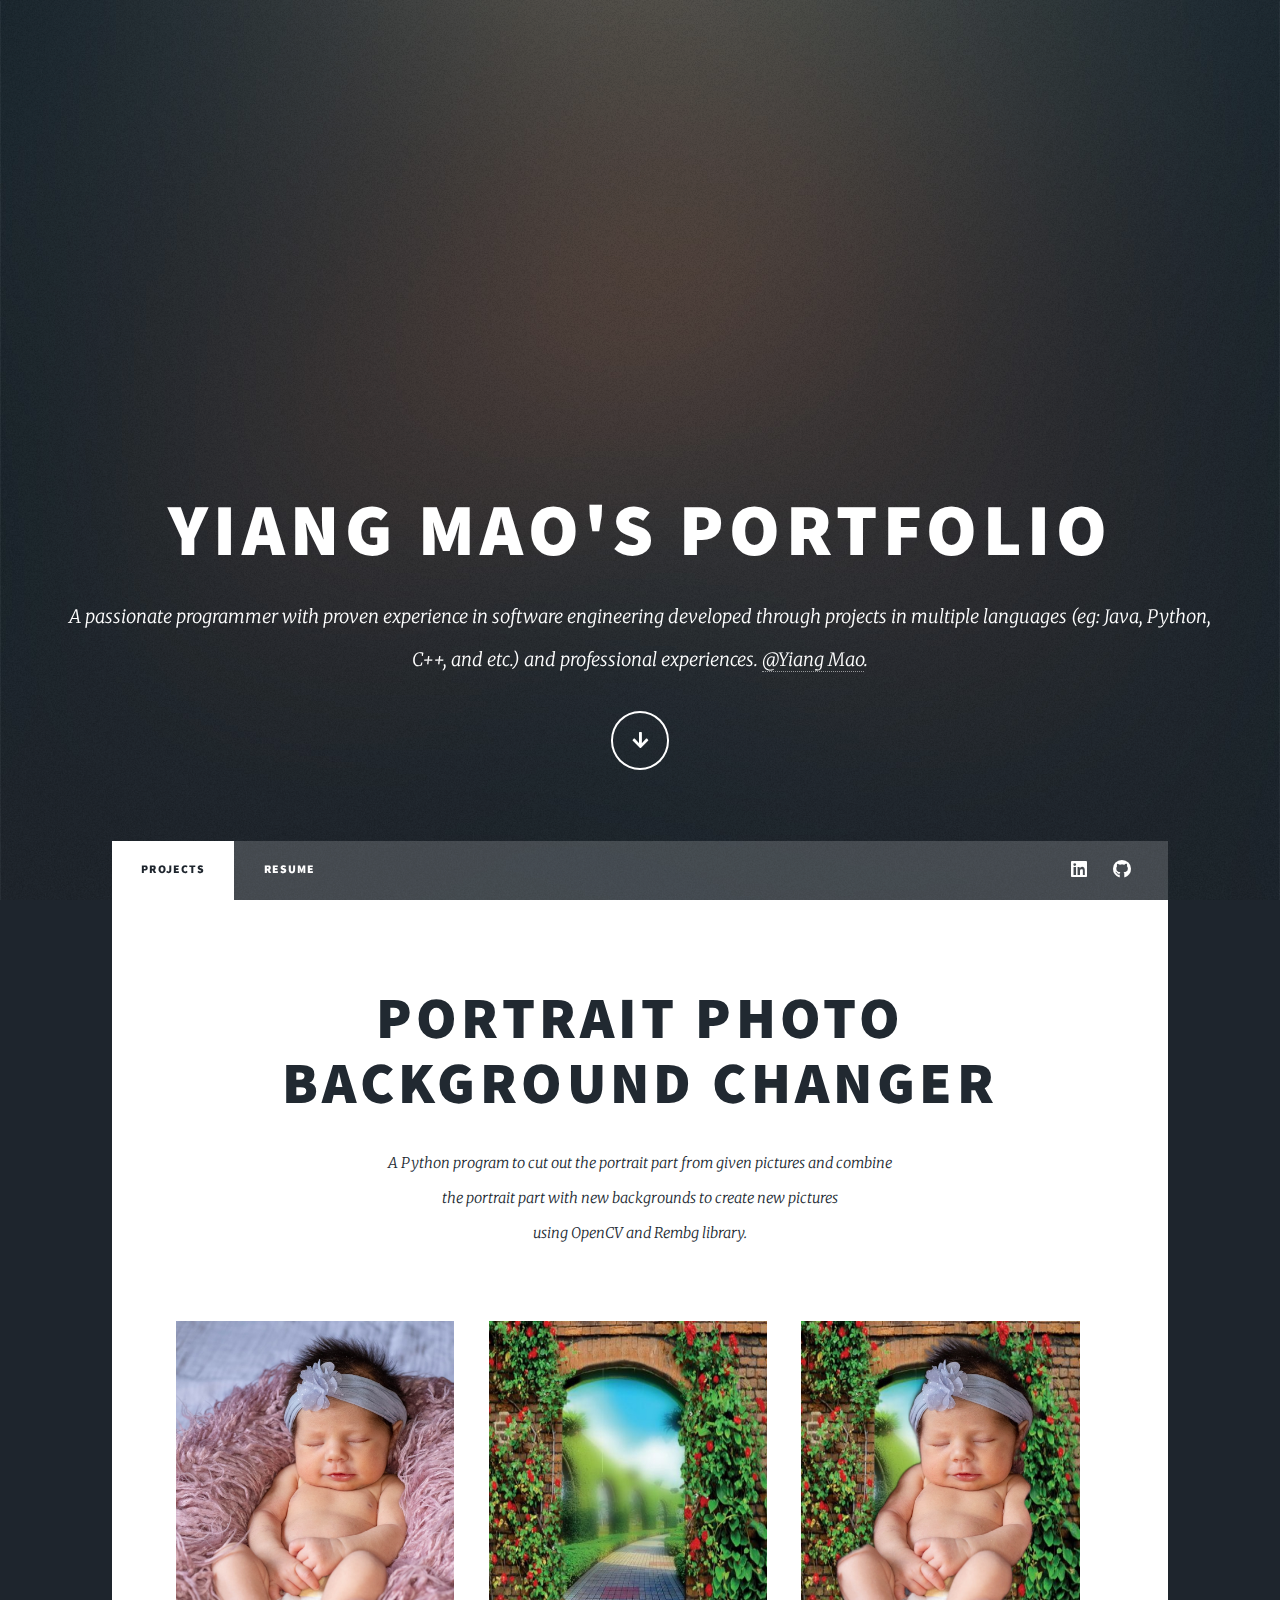
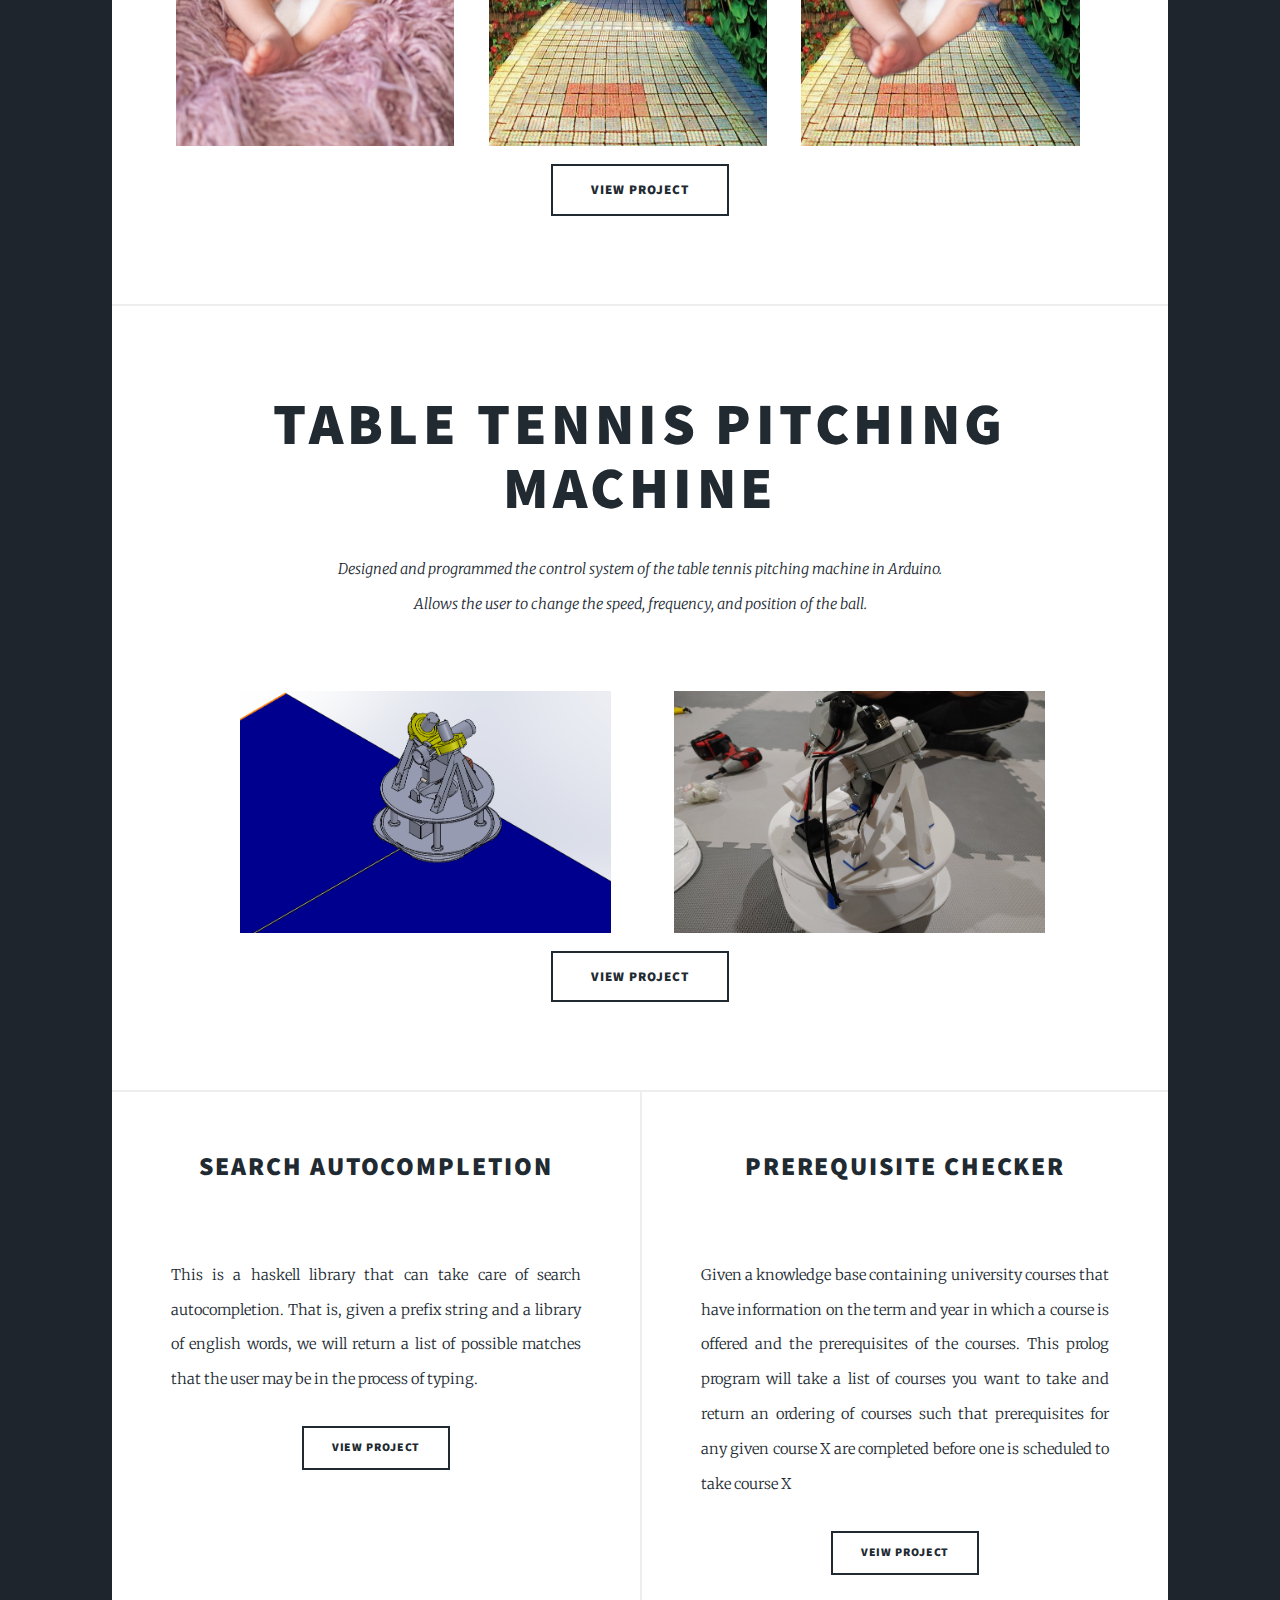
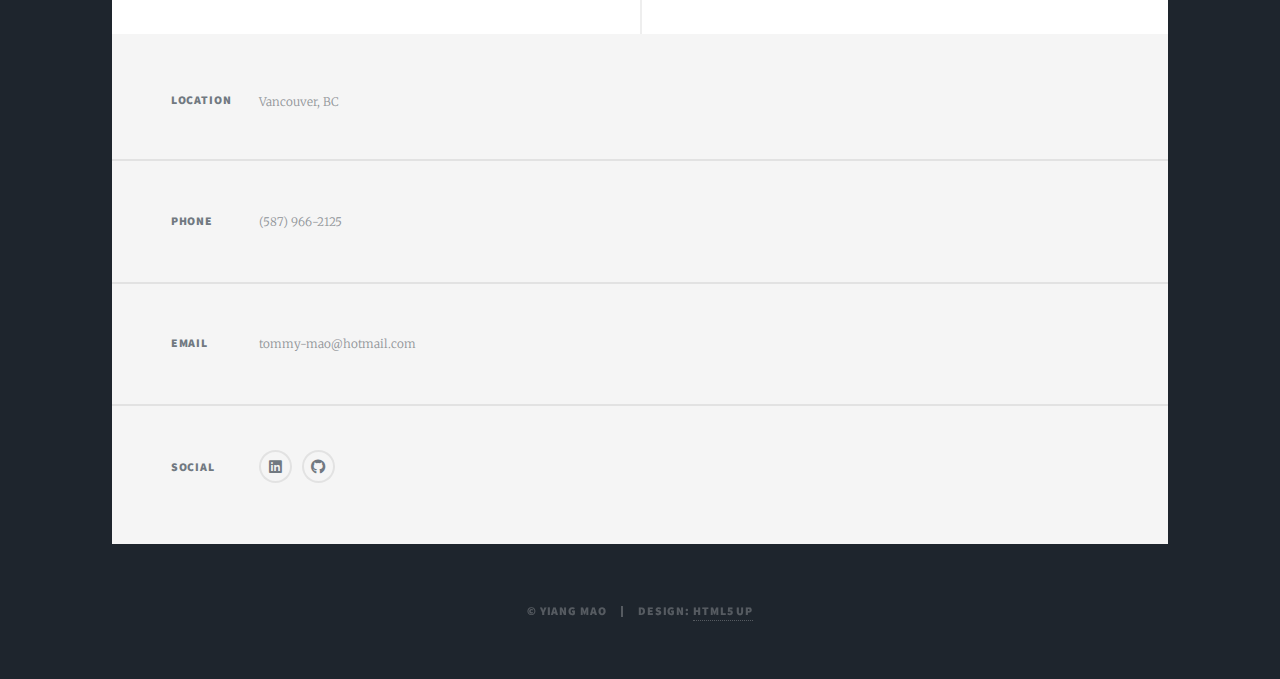
==== commit 41c7ce63: "Update index.html" ====
--- a/index.html
+++ b/index.html
@@ -1,9 +1,4 @@
 <!DOCTYPE HTML>
-<!--
-	Massively by HTML5 UP
-	html5up.net | @ajlkn
-	Free for personal and commercial use under the CCA 3.0 license (html5up.net/license)
--->
 <html>
 	<head>
 		<title>Yiang Mao's Portfolio</title>
@@ -36,8 +31,8 @@
 					<nav id="nav">
 						<ul class="links">
 							<li class="active"><a href="index.html">Projects</a></li>
-							<li><a href="generic.html">Resume</a></li>
-							<li><a href="elements.html">Elements Reference</a></li>
+							<li><a href="resume.html">Resume</a></li>
+							<!-- <li><a href="elements.html">Elements Reference</a></li> -->
 						</ul>
 						<ul class="icons">
 							<li><a href="https://www.linkedin.com/in/yiang-mao-790b39203/" class="icon brands fa-linkedin"><span class="label">GitHub</span></a></li>
@@ -87,79 +82,30 @@
 									<li><a href="https://github.com/yiangMao/Table-Tennis-Pitching-Machine" class="button large">View Project</a></li>
 								</ul>
 							</article>
+
 						<!-- Posts -->
 							<section class="posts">
 								<article>
 									<header>
-										<h2><a href="#">Sed magna<br />
-										ipsum faucibus</a></h2>
+										<h2><a href="https://github.com/yiangMao/autocomplete">Search Autocompletion</a></h2>
 									</header>
-									<a href="#" class="image fit"><img src="images/pic02.jpg" alt="" /></a>
-									<p>Donec eget ex magna. Interdum et malesuada fames ac ante ipsum primis in faucibus. Pellentesque venenatis dolor imperdiet dolor mattis sagittis magna etiam.</p>
+									<a class="image fit"><img src="images/auto.PNG" alt="" /></a>
+									<p>This is a haskell library that can take care of search autocompletion. That is, given a prefix string and a library of english words, we will return a list of possible matches that the user may be in the process of typing.</p>
 									<ul class="actions special">
-										<li><a href="#" class="button">Full Story</a></li>
+										<li><a href="https://github.com/yiangMao/autocomplete" class="button">View Project</a></li>
 									</ul>
 								</article>
 								<article>
 									<header>
-										<span class="date">April 22, 2017</span>
-										<h2><a href="#">Primis eget<br />
-										imperdiet lorem</a></h2>
+										<h2><a href="https://github.com/yiangMao/Prerequisite-Checker">Prerequisite Checker</a></h2>
 									</header>
-									<a href="#" class="image fit"><img src="images/pic03.jpg" alt="" /></a>
-									<p>Donec eget ex magna. Interdum et malesuada fames ac ante ipsum primis in faucibus. Pellentesque venenatis dolor imperdiet dolor mattis sagittis magna etiam.</p>
+									<a href="#" class="image fit"><img src="images/prerequisite.png" alt="" /></a>
+									<p>Given a knowledge base containing university courses that have information on the term and year in which a course is offered and the prerequisites of the courses. This prolog program will take a list of courses you want to take and return an ordering of courses such that prerequisites for any given course X are completed before one is scheduled to take course X</p>
 									<ul class="actions special">
-										<li><a href="#" class="button">Full Story</a></li>
+										<li><a href="https://github.com/yiangMao/Prerequisite-Checker" class="button">Veiw Project</a></li>
 									</ul>
 								</article>
-								<article>
-									<header>
-										<span class="date">April 18, 2017</span>
-										<h2><a href="#">Ante mattis<br />
-										interdum dolor</a></h2>
-									</header>
-									<a href="#" class="image fit"><img src="images/pic04.jpg" alt="" /></a>
-									<p>Donec eget ex magna. Interdum et malesuada fames ac ante ipsum primis in faucibus. Pellentesque venenatis dolor imperdiet dolor mattis sagittis magna etiam.</p>
-									<ul class="actions special">
-										<li><a href="#" class="button">Full Story</a></li>
-									</ul>
-								</article>
-								<article>
-									<header>
-										<span class="date">April 14, 2017</span>
-										<h2><a href="#">Tempus sed<br />
-										nulla imperdiet</a></h2>
-									</header>
-									<a href="#" class="image fit"><img src="images/pic05.jpg" alt="" /></a>
-									<p>Donec eget ex magna. Interdum et malesuada fames ac ante ipsum primis in faucibus. Pellentesque venenatis dolor imperdiet dolor mattis sagittis magna etiam.</p>
-									<ul class="actions special">
-										<li><a href="#" class="button">Full Story</a></li>
-									</ul>
-								</article>
-								<article>
-									<header>
-										<span class="date">April 11, 2017</span>
-										<h2><a href="#">Odio magna<br />
-										sed consectetur</a></h2>
-									</header>
-									<a href="#" class="image fit"><img src="images/pic06.jpg" alt="" /></a>
-									<p>Donec eget ex magna. Interdum et malesuada fames ac ante ipsum primis in faucibus. Pellentesque venenatis dolor imperdiet dolor mattis sagittis magna etiam.</p>
-									<ul class="actions special">
-										<li><a href="#" class="button">Full Story</a></li>
-									</ul>
-								</article>
-								<article>
-									<header>
-										<span class="date">April 7, 2017</span>
-										<h2><a href="#">Augue lorem<br />
-										primis vestibulum</a></h2>
-									</header>
-									<a href="#" class="image fit"><img src="images/pic07.jpg" alt="" /></a>
-									<p>Donec eget ex magna. Interdum et malesuada fames ac ante ipsum primis in faucibus. Pellentesque venenatis dolor imperdiet dolor mattis sagittis magna etiam.</p>
-									<ul class="actions special">
-										<li><a href="#" class="button">Full Story</a></li>
-									</ul>
-								</article>
+								
 							</section>
 
 						<!-- Footer -->
@@ -227,7 +173,7 @@
 
 				<!-- Copyright -->
 					<div id="copyright">
-						<ul><li>&copy; Untitled</li><li>Design: <a href="https://html5up.net">HTML5 UP</a></li></ul>
+						<ul><li>&copy; Yiang Mao</li><li>Design: <a href="https://html5up.net">HTML5 UP</a></li></ul>
 					</div>
 
 			</div>
@@ -240,6 +186,5 @@
 			<script src="assets/js/breakpoints.min.js"></script>
 			<script src="assets/js/util.js"></script>
 			<script src="assets/js/main.js"></script>
-
 	</body>
-</html>+</html>
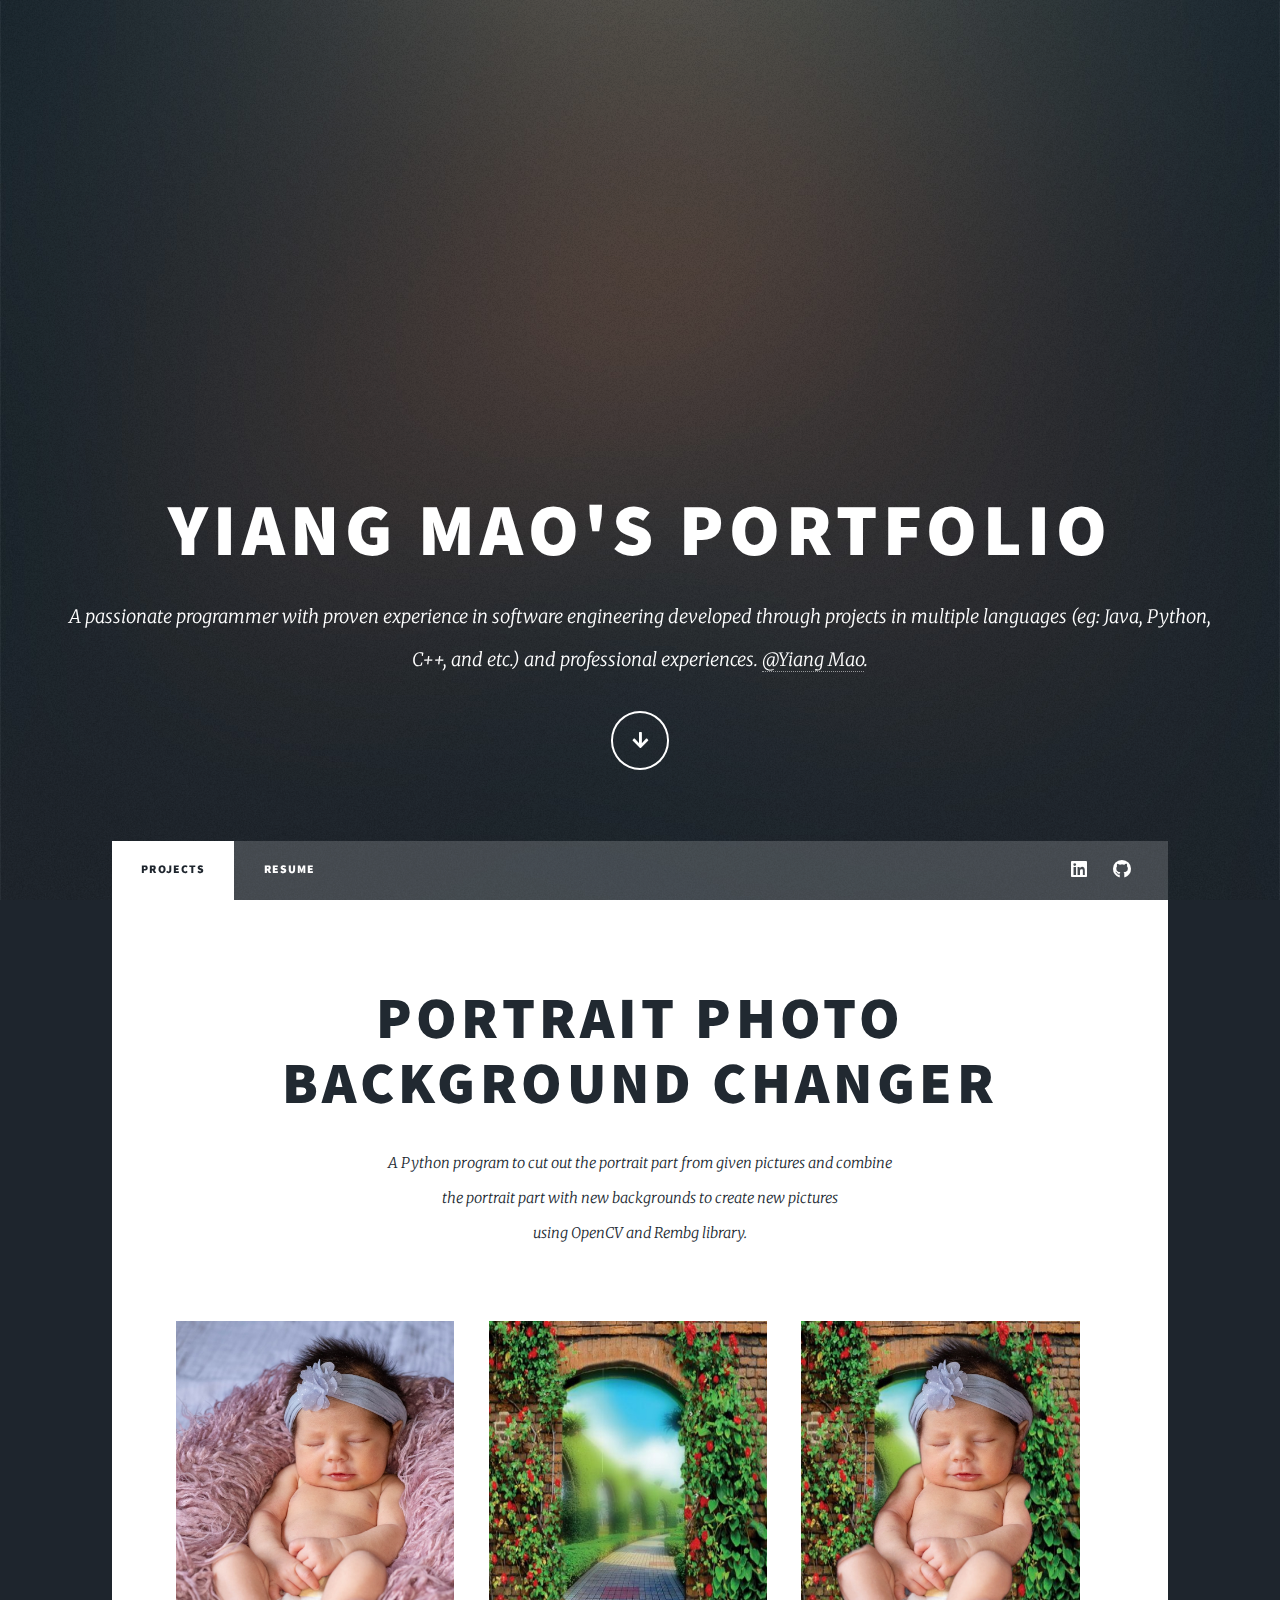
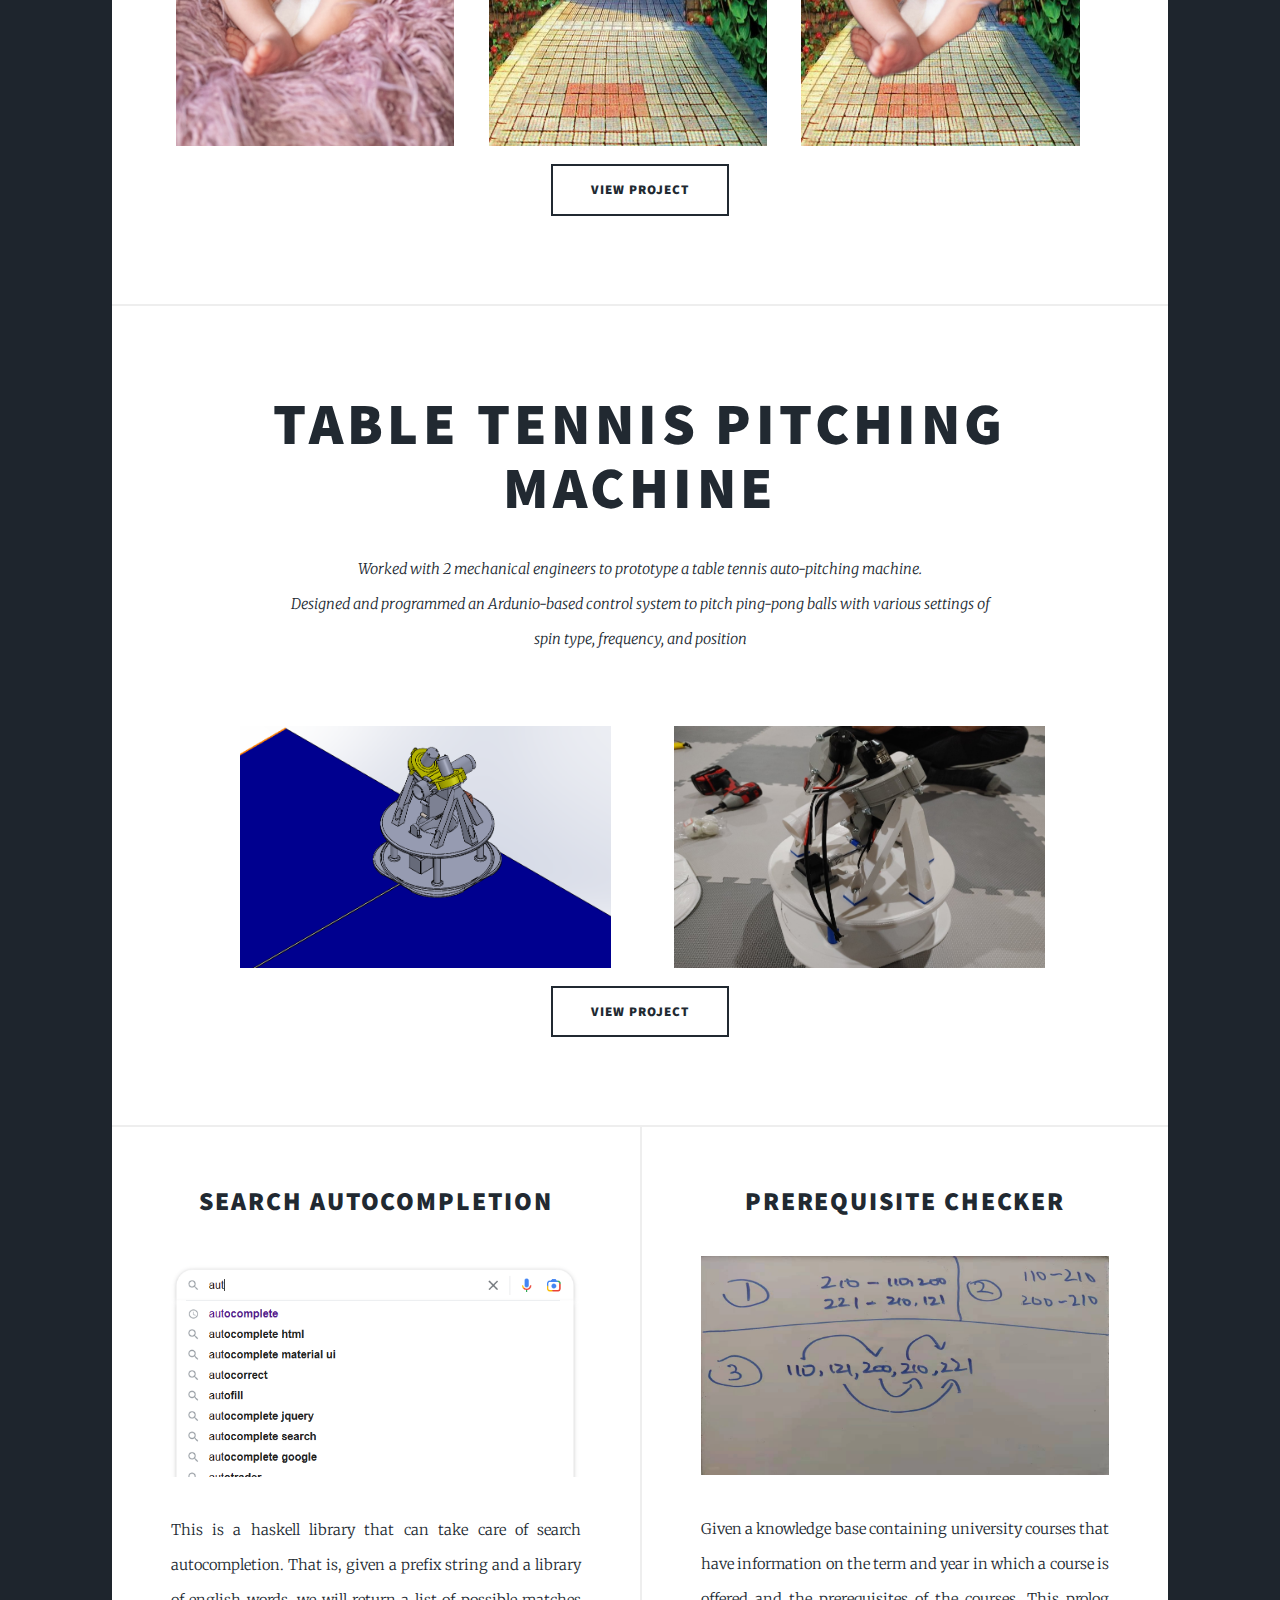
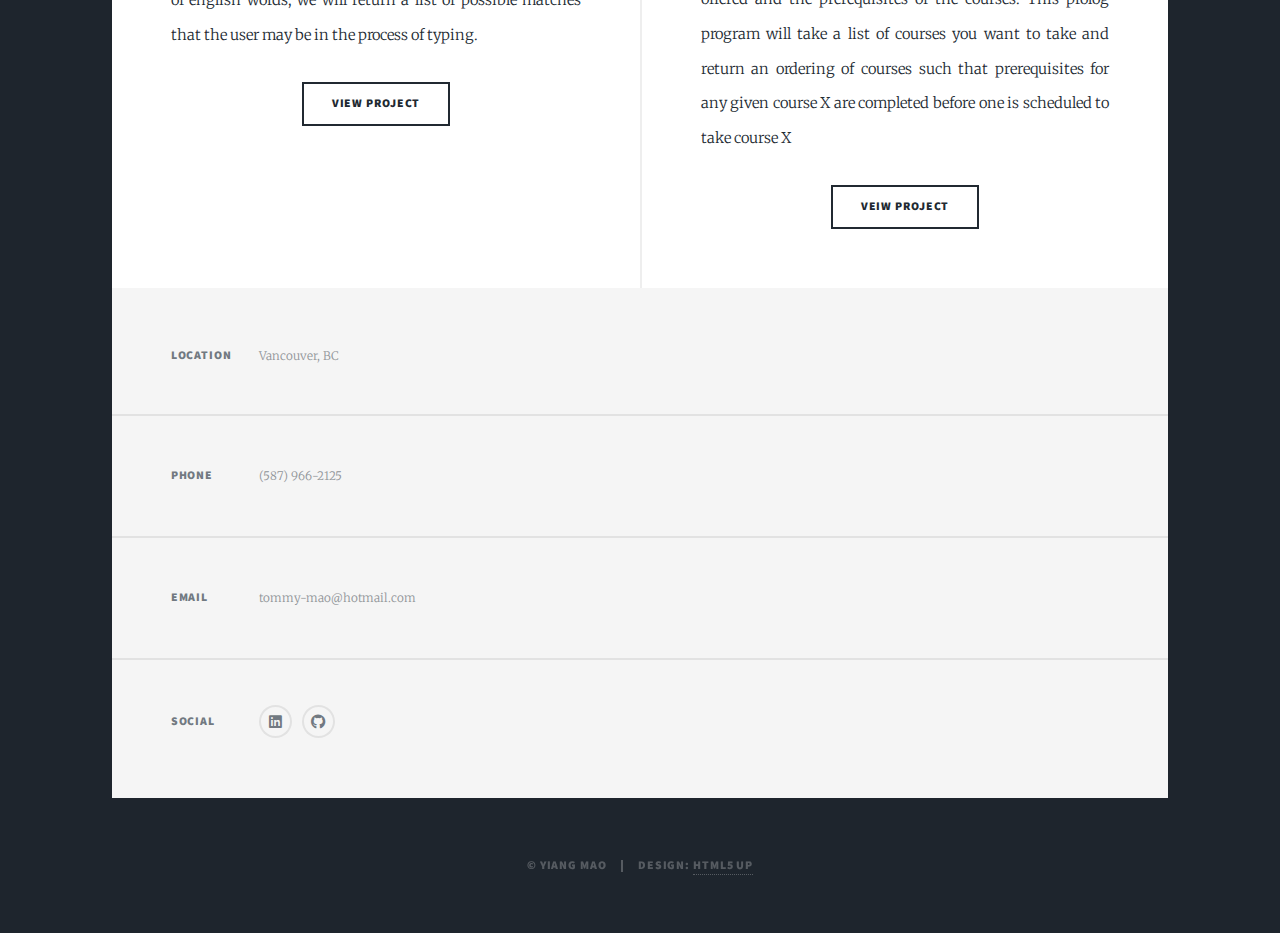
==== commit 19d9ebb2: "changes to project description" ====
--- a/index.html
+++ b/index.html
@@ -70,8 +70,9 @@
 									
 									<h2><a href="https://github.com/yiangMao/Table-Tennis-Pitching-Machine">Table Tennis Pitching Machine<br />
 									</a></h2>
-									<p>Designed and programmed the control system of the table tennis pitching machine in Arduino.<br />
-										Allows the user to change the speed, frequency, and position of the ball.<br />
+									<p>Worked with 2 mechanical engineers to prototype a table tennis auto-pitching machine. <br />
+										Designed and programmed an Ardunio-based control system to pitch ping-pong balls with various settings of <br />
+										spin type, frequency, and position<br />
 									</p>
 								</header>
 								<div class="container">
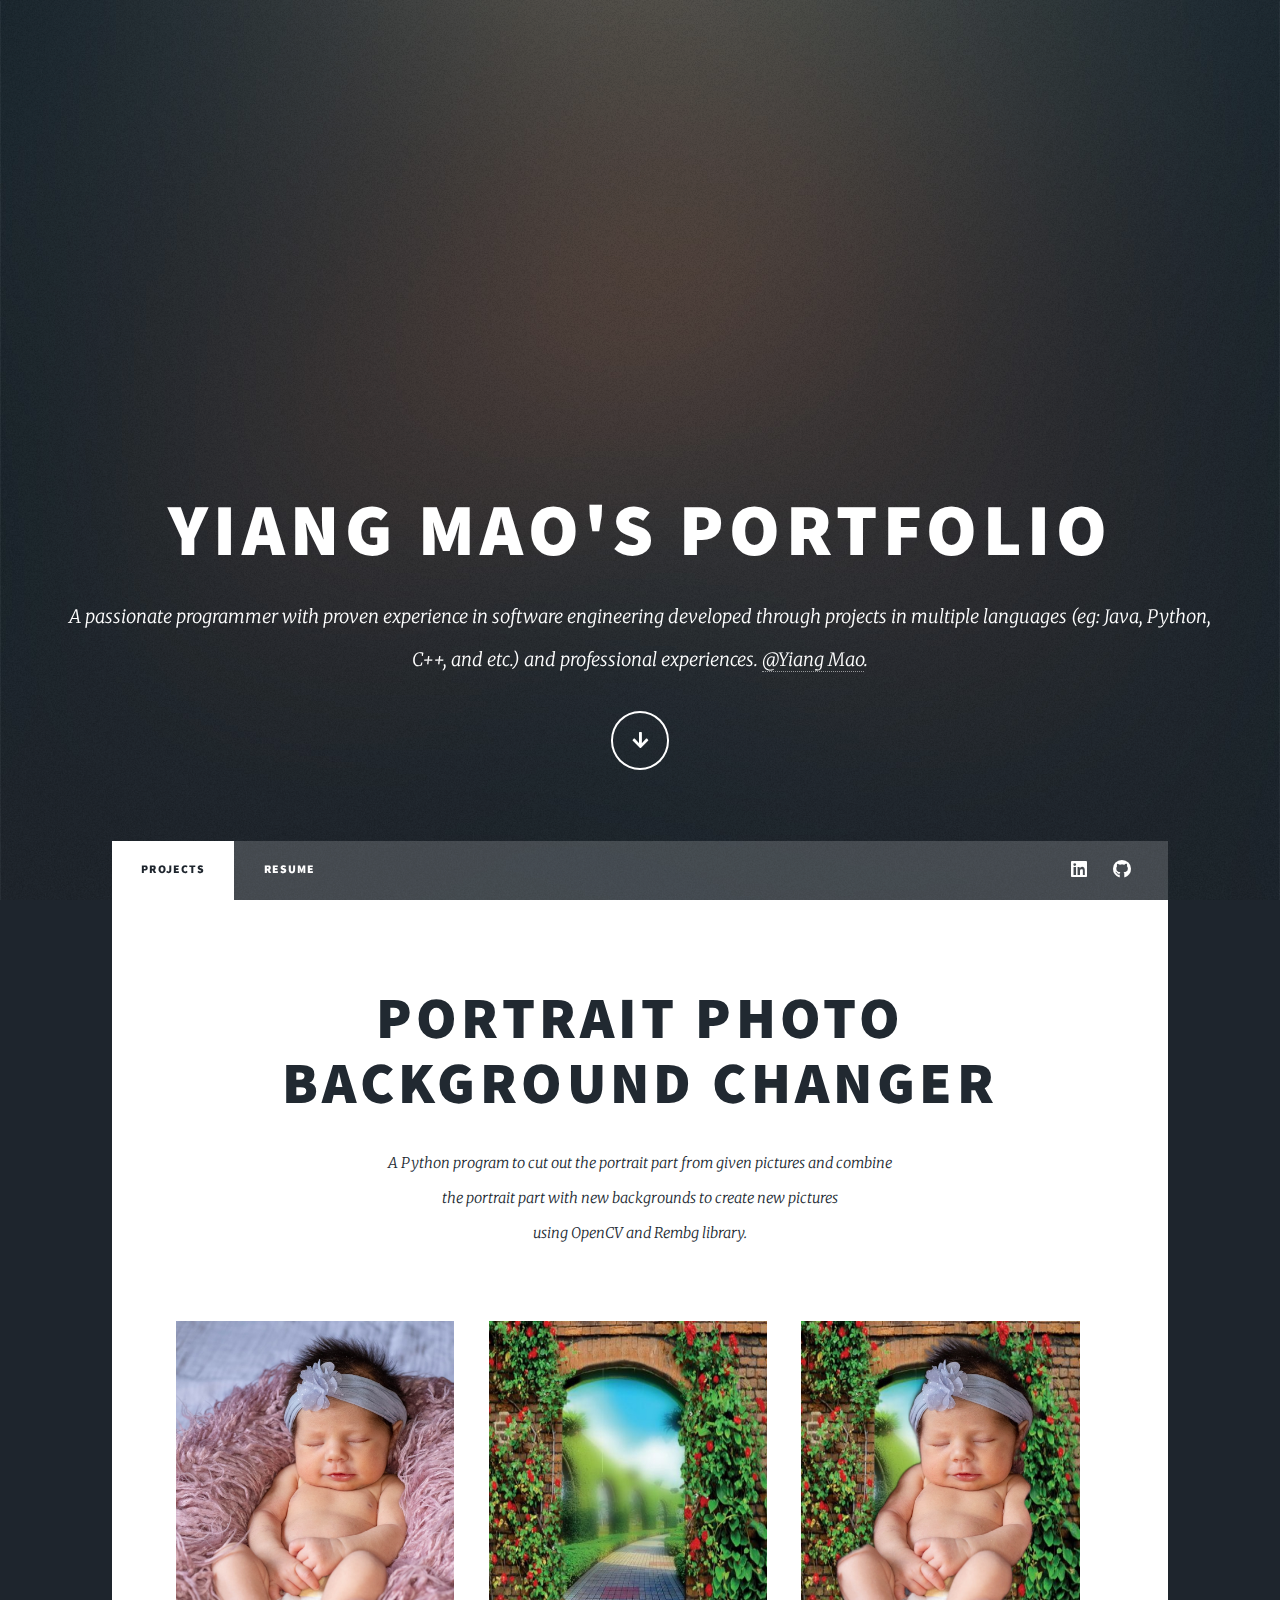
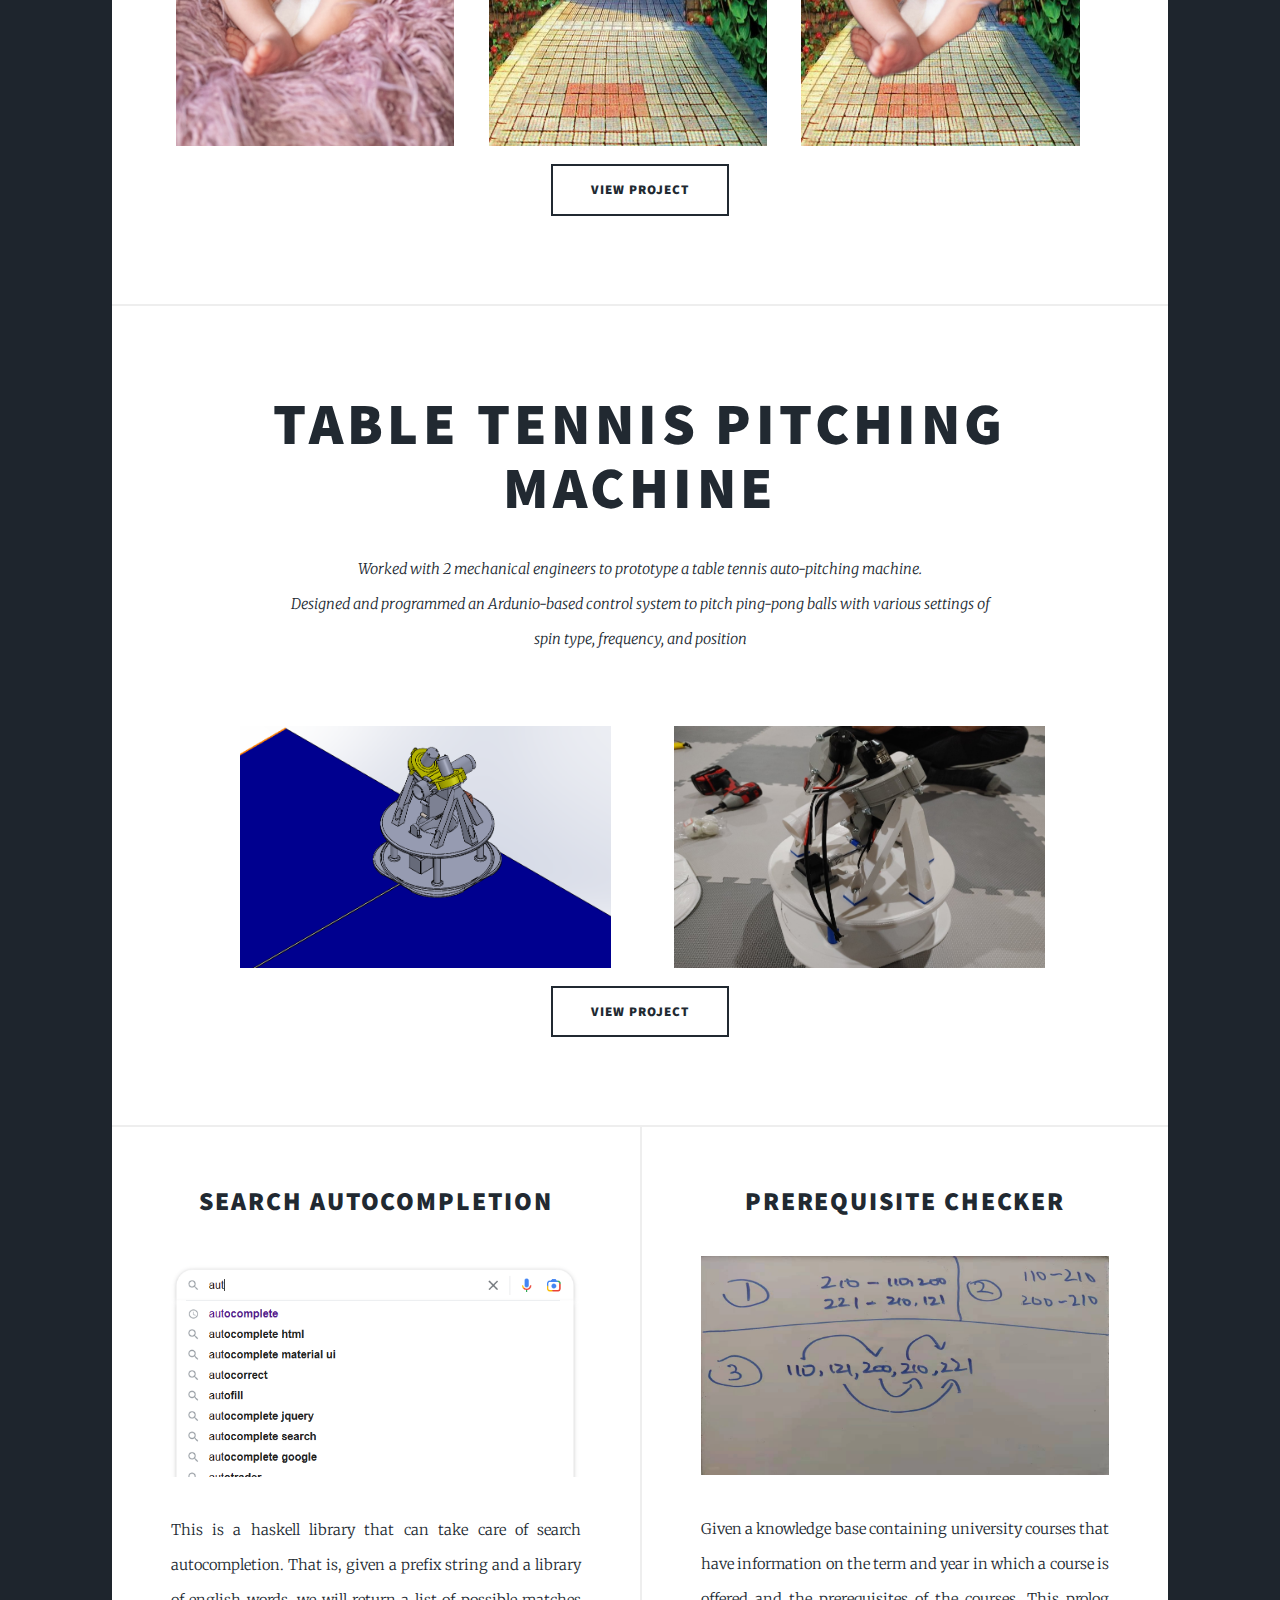
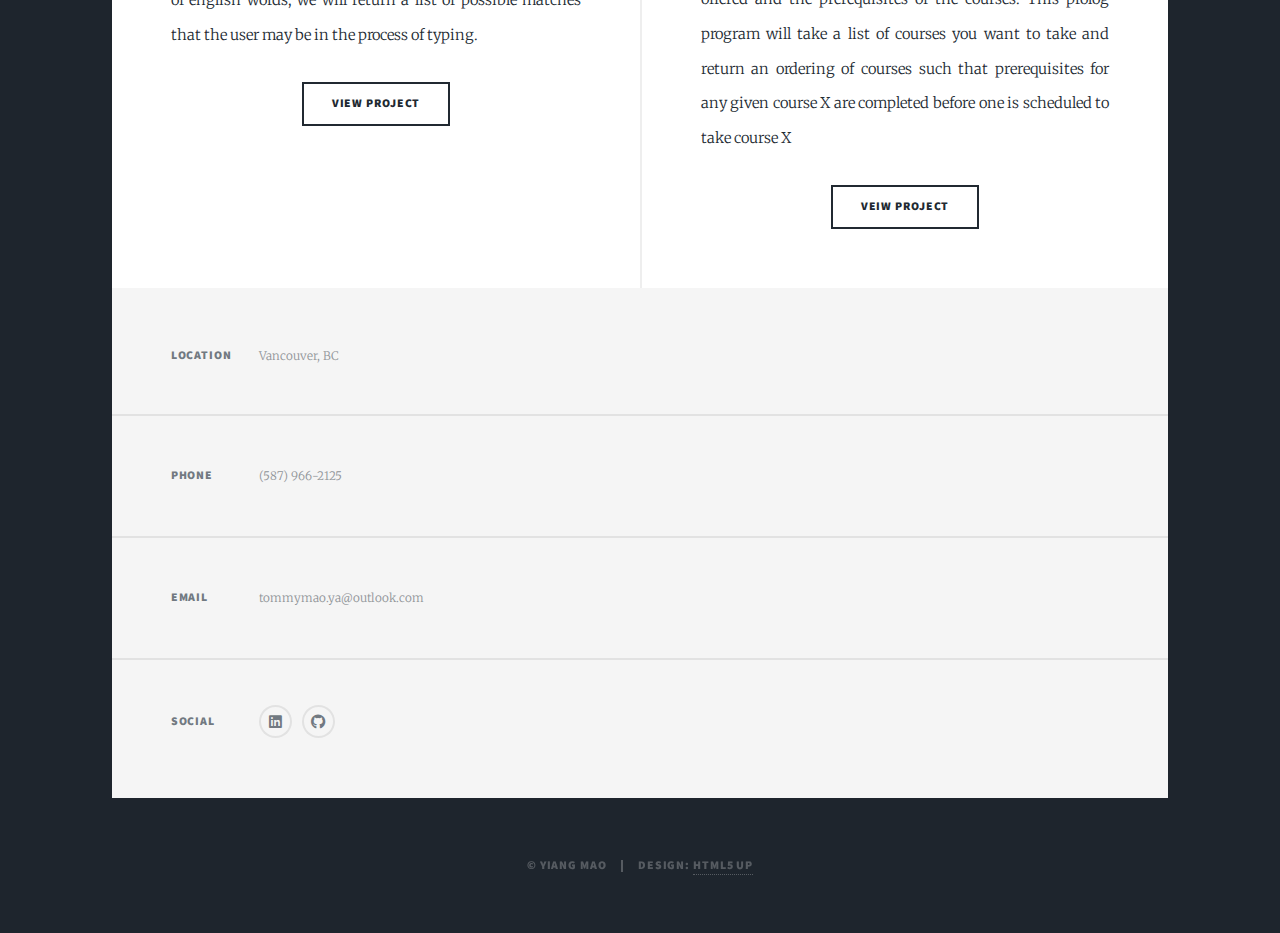
==== commit a4b1f918: "Update email" ====
--- a/index.html
+++ b/index.html
@@ -160,7 +160,7 @@
 							</section>
 							<section>
 								<h3>Email</h3>
-								<p>tommy-mao@hotmail.com</p>
+								<p>tommymao.ya@outlook.com</p>
 							</section>
 							<section>
 								<h3>Social</h3>
